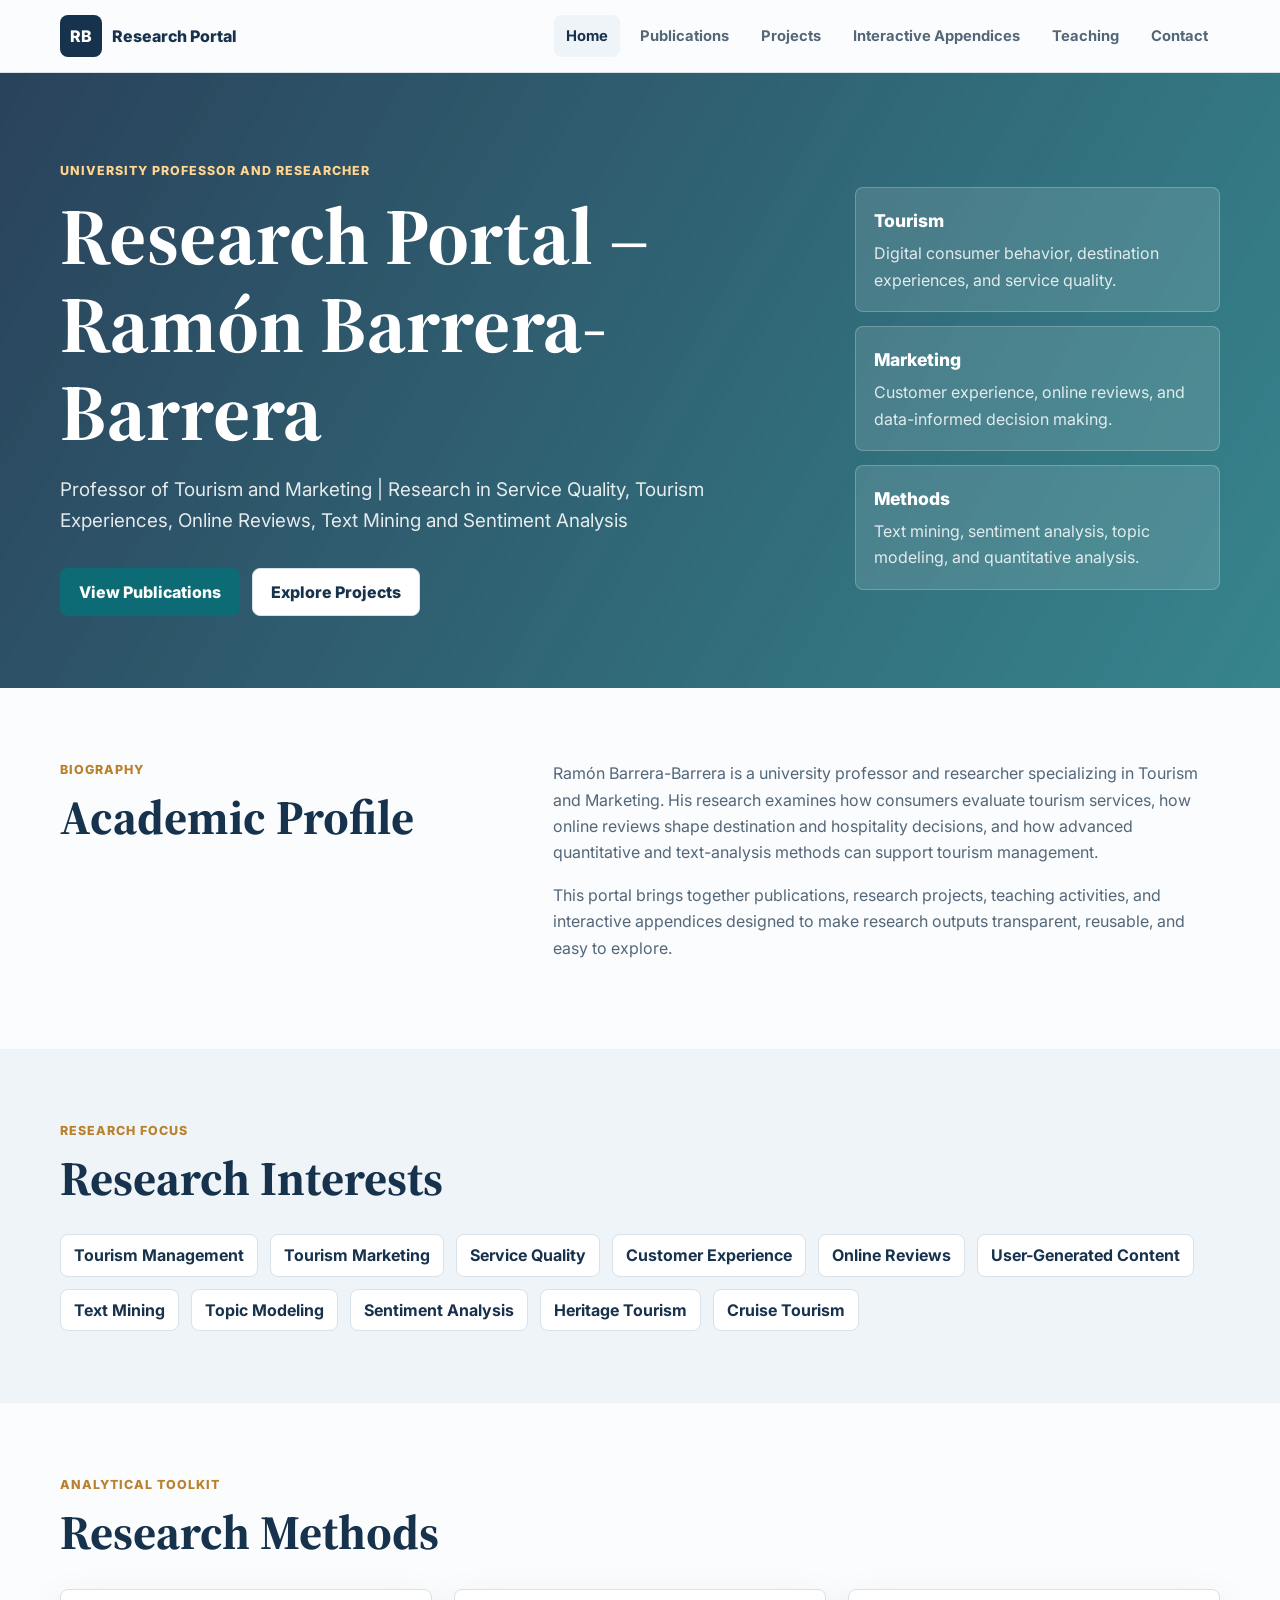
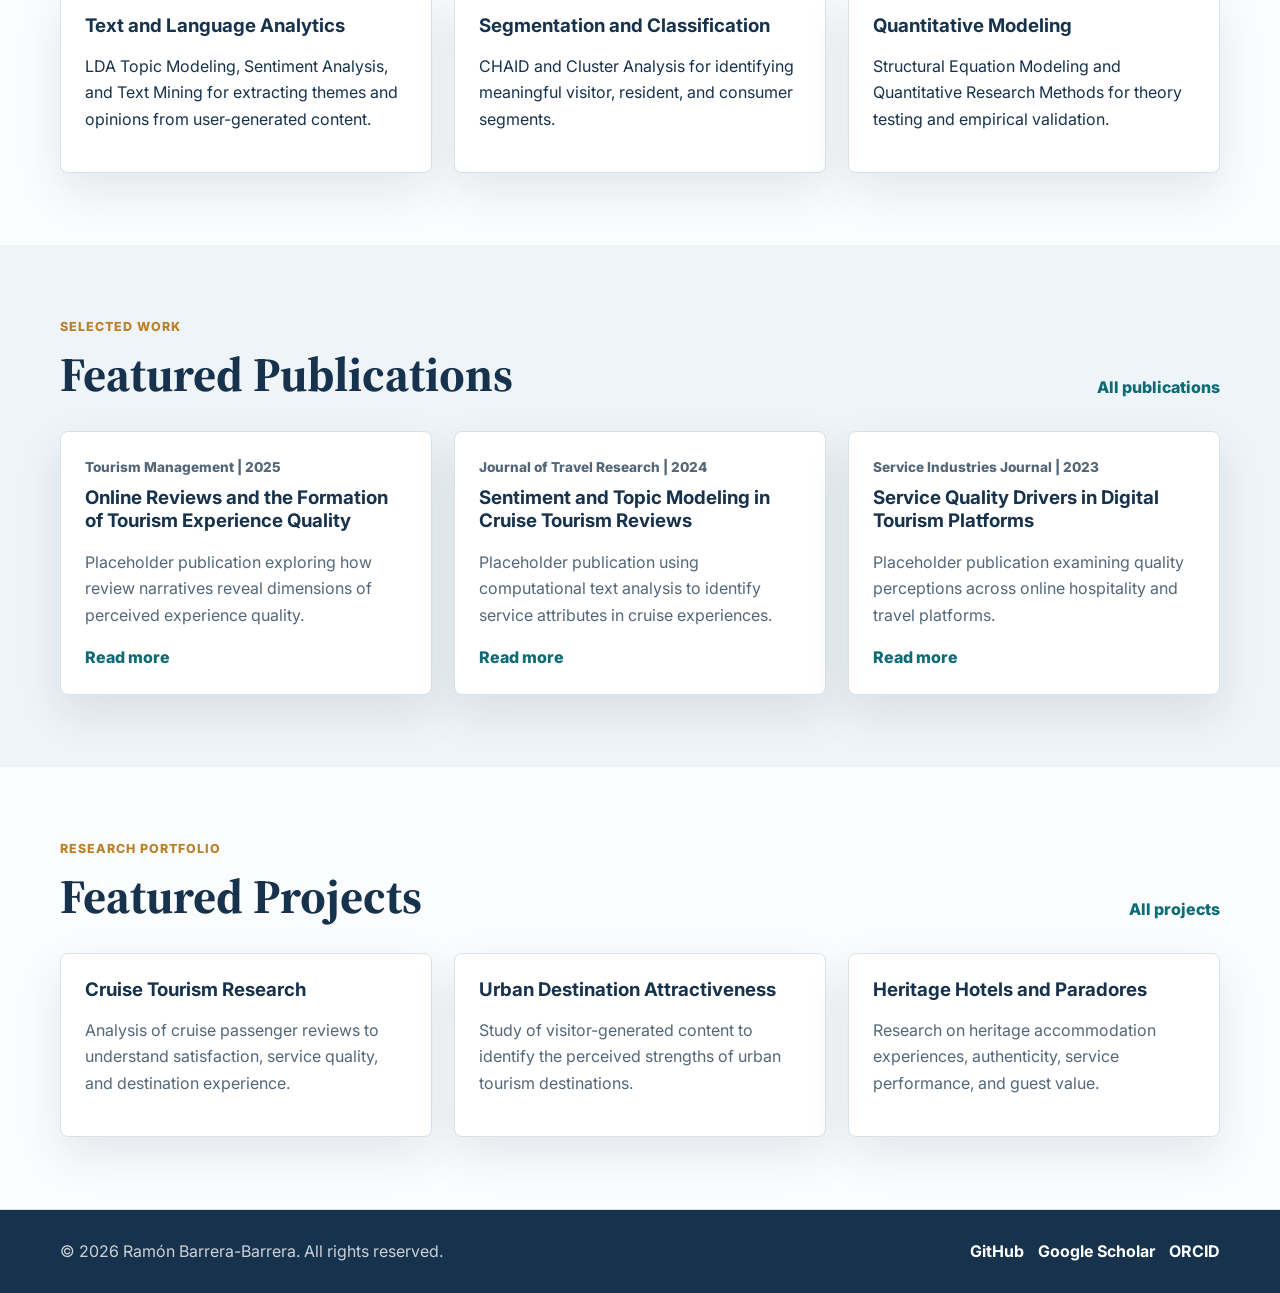
==== index.html @ 1fe84579 "Add files via upload" ====
<!DOCTYPE html>
<html lang="en">
<head>
  <meta charset="UTF-8">
  <meta name="viewport" content="width=device-width, initial-scale=1.0">
  <meta name="description" content="Research Portal for Ramón Barrera-Barrera, Professor of Tourism and Marketing.">
  <title>Research Portal – Ramón Barrera-Barrera</title>
  <link rel="preconnect" href="https://fonts.googleapis.com">
  <link rel="preconnect" href="https://fonts.gstatic.com" crossorigin>
  <link href="https://fonts.googleapis.com/css2?family=Inter:wght@400;500;600;700;800&family=Source+Serif+4:wght@600;700&display=swap" rel="stylesheet">
  <link rel="stylesheet" href="style.css">
</head>
<body>
  <header class="site-header">
    <nav class="navbar container" aria-label="Primary navigation">
      <a class="brand" href="index.html" aria-label="Research Portal home">
        <span class="brand-mark">RB</span>
        <span>Research Portal</span>
      </a>
      <button class="nav-toggle" type="button" aria-label="Open navigation menu" aria-expanded="false">
        <span></span>
        <span></span>
        <span></span>
      </button>
      <ul class="nav-links">
        <li><a class="active" href="index.html">Home</a></li>
        <li><a href="publications.html">Publications</a></li>
        <li><a href="projects.html">Projects</a></li>
        <li><a href="appendices.html">Interactive Appendices</a></li>
        <li><a href="teaching.html">Teaching</a></li>
        <li><a href="contact.html">Contact</a></li>
      </ul>
    </nav>
  </header>

  <main>
    <section class="hero academic-hero">
      <div class="container hero-grid">
        <div class="hero-copy">
          <p class="eyebrow">University Professor and Researcher</p>
          <h1>Research Portal – Ramón Barrera-Barrera</h1>
          <p class="subtitle">Professor of Tourism and Marketing | Research in Service Quality, Tourism Experiences, Online Reviews, Text Mining and Sentiment Analysis</p>
          <div class="hero-actions" aria-label="Primary actions">
            <a class="button primary" href="publications.html">View Publications</a>
            <a class="button secondary" href="projects.html">Explore Projects</a>
          </div>
        </div>
        <aside class="hero-panel" aria-label="Research profile highlights">
          <div>
            <span class="metric">Tourism</span>
            <p>Digital consumer behavior, destination experiences, and service quality.</p>
          </div>
          <div>
            <span class="metric">Marketing</span>
            <p>Customer experience, online reviews, and data-informed decision making.</p>
          </div>
          <div>
            <span class="metric">Methods</span>
            <p>Text mining, sentiment analysis, topic modeling, and quantitative analysis.</p>
          </div>
        </aside>
      </div>
    </section>

    <section class="section">
      <div class="container split-layout">
        <div>
          <p class="eyebrow">Biography</p>
          <h2>Academic Profile</h2>
        </div>
        <div class="prose">
          <p>Ramón Barrera-Barrera is a university professor and researcher specializing in Tourism and Marketing. His research examines how consumers evaluate tourism services, how online reviews shape destination and hospitality decisions, and how advanced quantitative and text-analysis methods can support tourism management.</p>
          <p>This portal brings together publications, research projects, teaching activities, and interactive appendices designed to make research outputs transparent, reusable, and easy to explore.</p>
        </div>
      </div>
    </section>

    <section class="section surface">
      <div class="container">
        <div class="section-heading">
          <p class="eyebrow">Research Focus</p>
          <h2>Research Interests</h2>
        </div>
        <div class="tag-grid" aria-label="Research interests">
          <span>Tourism Management</span>
          <span>Tourism Marketing</span>
          <span>Service Quality</span>
          <span>Customer Experience</span>
          <span>Online Reviews</span>
          <span>User-Generated Content</span>
          <span>Text Mining</span>
          <span>Topic Modeling</span>
          <span>Sentiment Analysis</span>
          <span>Heritage Tourism</span>
          <span>Cruise Tourism</span>
        </div>
      </div>
    </section>

    <section class="section">
      <div class="container">
        <div class="section-heading">
          <p class="eyebrow">Analytical Toolkit</p>
          <h2>Research Methods</h2>
        </div>
        <div class="method-grid">
          <article class="info-card">
            <h3>Text and Language Analytics</h3>
            <p>LDA Topic Modeling, Sentiment Analysis, and Text Mining for extracting themes and opinions from user-generated content.</p>
          </article>
          <article class="info-card">
            <h3>Segmentation and Classification</h3>
            <p>CHAID and Cluster Analysis for identifying meaningful visitor, resident, and consumer segments.</p>
          </article>
          <article class="info-card">
            <h3>Quantitative Modeling</h3>
            <p>Structural Equation Modeling and Quantitative Research Methods for theory testing and empirical validation.</p>
          </article>
        </div>
      </div>
    </section>

    <section class="section surface">
      <div class="container">
        <div class="section-heading with-action">
          <div>
            <p class="eyebrow">Selected Work</p>
            <h2>Featured Publications</h2>
          </div>
          <a class="text-link" href="publications.html">All publications</a>
        </div>
        <div class="card-grid">
          <article class="publication-card">
            <p class="card-meta">Tourism Management | 2025</p>
            <h3>Online Reviews and the Formation of Tourism Experience Quality</h3>
            <p>Placeholder publication exploring how review narratives reveal dimensions of perceived experience quality.</p>
            <a class="text-link" href="publications.html">Read more</a>
          </article>
          <article class="publication-card">
            <p class="card-meta">Journal of Travel Research | 2024</p>
            <h3>Sentiment and Topic Modeling in Cruise Tourism Reviews</h3>
            <p>Placeholder publication using computational text analysis to identify service attributes in cruise experiences.</p>
            <a class="text-link" href="publications.html">Read more</a>
          </article>
          <article class="publication-card">
            <p class="card-meta">Service Industries Journal | 2023</p>
            <h3>Service Quality Drivers in Digital Tourism Platforms</h3>
            <p>Placeholder publication examining quality perceptions across online hospitality and travel platforms.</p>
            <a class="text-link" href="publications.html">Read more</a>
          </article>
        </div>
      </div>
    </section>

    <section class="section">
      <div class="container">
        <div class="section-heading with-action">
          <div>
            <p class="eyebrow">Research Portfolio</p>
            <h2>Featured Projects</h2>
          </div>
          <a class="text-link" href="projects.html">All projects</a>
        </div>
        <div class="card-grid">
          <article class="project-card">
            <h3>Cruise Tourism Research</h3>
            <p>Analysis of cruise passenger reviews to understand satisfaction, service quality, and destination experience.</p>
          </article>
          <article class="project-card">
            <h3>Urban Destination Attractiveness</h3>
            <p>Study of visitor-generated content to identify the perceived strengths of urban tourism destinations.</p>
          </article>
          <article class="project-card">
            <h3>Heritage Hotels and Paradores</h3>
            <p>Research on heritage accommodation experiences, authenticity, service performance, and guest value.</p>
          </article>
        </div>
      </div>
    </section>
  </main>

  <footer class="site-footer">
    <div class="container footer-content">
      <p>&copy; <span id="current-year"></span> Ramón Barrera-Barrera. All rights reserved.</p>
      <div class="footer-links">
        <a href="#" aria-label="GitHub profile placeholder">GitHub</a>
        <a href="#" aria-label="Google Scholar profile placeholder">Google Scholar</a>
        <a href="#" aria-label="ORCID profile placeholder">ORCID</a>
      </div>
    </div>
  </footer>

  <script src="script.js"></script>
</body>
</html>
---- style.css ----
:root {
  /* Global design tokens for color, spacing, and layout width. */
  --ink: #17324d;
  --ink-soft: #536779;
  --paper: #fbfcfd;
  --surface: #eef4f7;
  --card: #ffffff;
  --line: #d8e2e8;
  --accent: #0c6b74;
  --accent-dark: #084e55;
  --gold: #b9812b;
  --shadow: 0 18px 45px rgba(23, 50, 77, 0.10);
  --radius: 8px;
  --max-width: 1160px;
}

* {
  box-sizing: border-box;
}

html {
  scroll-behavior: smooth;
}

body {
  margin: 0;
  background: var(--paper);
  color: var(--ink);
  font-family: "Inter", Arial, sans-serif;
  font-size: 16px;
  line-height: 1.65;
}

a {
  color: var(--accent);
  text-decoration: none;
}

a:hover,
a:focus {
  color: var(--accent-dark);
  text-decoration: underline;
}

img {
  max-width: 100%;
}

.container {
  width: min(100% - 32px, var(--max-width));
  margin: 0 auto;
}

.site-header {
  /* Sticky navigation keeps all sections available on long academic pages. */
  position: sticky;
  top: 0;
  z-index: 20;
  background: rgba(251, 252, 253, 0.95);
  border-bottom: 1px solid var(--line);
  backdrop-filter: blur(14px);
}

.navbar {
  min-height: 72px;
  display: flex;
  align-items: center;
  justify-content: space-between;
  gap: 24px;
}

.brand {
  display: inline-flex;
  align-items: center;
  gap: 10px;
  color: var(--ink);
  font-weight: 800;
  letter-spacing: 0;
}

.brand:hover {
  text-decoration: none;
}

.brand-mark {
  display: grid;
  place-items: center;
  width: 42px;
  height: 42px;
  border-radius: 8px;
  background: var(--ink);
  color: #fff;
  font-weight: 800;
}

.nav-links {
  display: flex;
  align-items: center;
  gap: 8px;
  padding: 0;
  margin: 0;
  list-style: none;
}

.nav-links a {
  display: inline-flex;
  align-items: center;
  min-height: 42px;
  padding: 8px 12px;
  border-radius: 8px;
  color: var(--ink-soft);
  font-weight: 700;
  font-size: 0.92rem;
}

.nav-links a:hover,
.nav-links a:focus,
.nav-links a.active {
  background: var(--surface);
  color: var(--ink);
  text-decoration: none;
}

.nav-toggle {
  display: none;
  width: 44px;
  height: 44px;
  border: 1px solid var(--line);
  border-radius: 8px;
  background: var(--card);
  cursor: pointer;
}

.nav-toggle span {
  display: block;
  width: 20px;
  height: 2px;
  margin: 5px auto;
  background: var(--ink);
}

.hero {
  /* Visual header image gives the academic portal a polished first impression. */
  padding: 88px 0 72px;
  background:
    linear-gradient(120deg, rgba(23, 50, 77, 0.92), rgba(12, 107, 116, 0.82)),
    url("https://images.unsplash.com/photo-1497366754035-f200968a6e72?auto=format&fit=crop&w=1600&q=80") center/cover;
  color: #fff;
}

.hero-grid {
  display: grid;
  grid-template-columns: minmax(0, 1.35fr) minmax(280px, 0.65fr);
  gap: 36px;
  align-items: center;
}

.hero-copy {
  max-width: 780px;
}

.hero h1,
.page-hero h1,
.section h2 {
  font-family: "Source Serif 4", Georgia, serif;
  line-height: 1.1;
  letter-spacing: 0;
}

.hero h1 {
  margin: 0 0 18px;
  font-size: clamp(2.6rem, 7vw, 5rem);
}

.subtitle {
  max-width: 760px;
  margin: 0;
  color: rgba(255, 255, 255, 0.88);
  font-size: 1.18rem;
}

.eyebrow {
  margin: 0 0 10px;
  color: var(--gold);
  font-size: 0.78rem;
  font-weight: 800;
  letter-spacing: 0.08em;
  text-transform: uppercase;
}

.hero .eyebrow {
  color: #ffd58f;
}

.hero-actions {
  display: flex;
  flex-wrap: wrap;
  gap: 12px;
  margin-top: 32px;
}

.hero-panel {
  display: grid;
  gap: 14px;
}

.hero-panel > div {
  padding: 18px;
  border: 1px solid rgba(255, 255, 255, 0.22);
  border-radius: var(--radius);
  background: rgba(255, 255, 255, 0.12);
}

.hero-panel p {
  margin: 5px 0 0;
  color: rgba(255, 255, 255, 0.84);
}

.metric {
  font-weight: 800;
  font-size: 1.1rem;
}

.section {
  padding: 72px 0;
}

.surface {
  background: var(--surface);
}

.page-hero {
  padding: 62px 0;
  background: linear-gradient(120deg, var(--surface), #fff);
  border-bottom: 1px solid var(--line);
}

.page-hero h1 {
  margin: 0 0 12px;
  font-size: clamp(2.2rem, 5vw, 4rem);
}

.page-hero p {
  max-width: 760px;
  margin: 0;
  color: var(--ink-soft);
  font-size: 1.08rem;
}

.split-layout {
  display: grid;
  grid-template-columns: 0.4fr 0.6fr;
  gap: 48px;
}

.section-heading {
  margin-bottom: 30px;
}

.section-heading.with-action {
  display: flex;
  justify-content: space-between;
  gap: 24px;
  align-items: end;
}

.section h2 {
  margin: 0;
  font-size: clamp(1.9rem, 4vw, 3rem);
}

.prose p {
  margin-top: 0;
  color: var(--ink-soft);
}

.tag-grid {
  display: flex;
  flex-wrap: wrap;
  gap: 12px;
}

.tag-grid span {
  display: inline-flex;
  align-items: center;
  min-height: 40px;
  padding: 7px 13px;
  border: 1px solid var(--line);
  border-radius: 8px;
  background: #fff;
  color: var(--ink);
  font-weight: 700;
}

.method-grid,
.card-grid {
  display: grid;
  grid-template-columns: repeat(3, minmax(0, 1fr));
  gap: 22px;
}

.info-card,
.publication-card,
.project-card,
.resource-card,
.course-card,
.contact-card,
.contact-form {
  border: 1px solid var(--line);
  border-radius: var(--radius);
  background: var(--card);
  box-shadow: var(--shadow);
}

.info-card,
.publication-card,
.project-card,
.resource-card,
.course-card,
.contact-card,
.contact-form {
  padding: 24px;
}

.info-card h3,
.publication-card h2,
.publication-card h3,
.project-card h2,
.project-card h3,
.resource-card h2,
.course-card h2,
.contact-card h2,
.contact-form h2 {
  margin: 0 0 10px;
  line-height: 1.25;
}

.publication-card p,
.project-card p,
.resource-card p,
.course-card p,
.contact-card p {
  color: var(--ink-soft);
}

.card-meta {
  margin: 0 0 8px;
  color: var(--gold);
  font-weight: 800;
  font-size: 0.85rem;
}

.button {
  display: inline-flex;
  align-items: center;
  justify-content: center;
  min-height: 46px;
  padding: 10px 18px;
  border: 1px solid transparent;
  border-radius: 8px;
  font-weight: 800;
  cursor: pointer;
  transition: transform 160ms ease, background-color 160ms ease, border-color 160ms ease;
}

.button:hover,
.button:focus {
  transform: translateY(-1px);
  text-decoration: none;
}

.button.primary {
  background: var(--accent);
  color: #fff;
}

.button.primary:hover,
.button.primary:focus {
  background: var(--accent-dark);
  color: #fff;
}

.button.secondary {
  background: #fff;
  color: var(--ink);
  border-color: var(--line);
}

.button.ghost {
  background: transparent;
  color: var(--accent);
  border-color: var(--line);
}

.button.small {
  min-height: 38px;
  padding: 7px 12px;
  font-size: 0.88rem;
}

.text-link {
  font-weight: 800;
}

.filter-toolbar {
  /* Publication filters are powered by data-category attributes in publications.html. */
  display: flex;
  flex-wrap: wrap;
  gap: 10px;
  margin-bottom: 26px;
}

.filter-button {
  min-height: 40px;
  padding: 8px 14px;
  border: 1px solid var(--line);
  border-radius: 8px;
  background: #fff;
  color: var(--ink);
  font-weight: 800;
  cursor: pointer;
}

.filter-button.active,
.filter-button:hover,
.filter-button:focus {
  background: var(--ink);
  color: #fff;
}

.publication-list,
.project-list,
.course-list {
  display: grid;
  gap: 20px;
}

.publication-card.full {
  box-shadow: none;
}

.card-actions {
  display: flex;
  flex-wrap: wrap;
  gap: 10px;
  margin-top: 18px;
}

.abstract {
  padding: 14px;
  border-left: 4px solid var(--accent);
  background: var(--surface);
}

.project-card.detailed,
.course-card {
  box-shadow: none;
}

.contact-grid {
  display: grid;
  grid-template-columns: 0.9fr 1.1fr;
  gap: 24px;
  align-items: start;
}

.contact-list {
  padding-left: 20px;
  color: var(--ink-soft);
}

.contact-form {
  display: grid;
  gap: 10px;
}

.form-note,
.form-status {
  margin: 0 0 8px;
  color: var(--ink-soft);
}

label {
  font-weight: 800;
}

input,
textarea {
  width: 100%;
  padding: 12px 13px;
  border: 1px solid var(--line);
  border-radius: 8px;
  color: var(--ink);
  font: inherit;
}

input:focus,
textarea:focus,
button:focus-visible,
a:focus-visible {
  outline: 3px solid rgba(12, 107, 116, 0.28);
  outline-offset: 2px;
}

.site-footer {
  /* Shared footer appears on every page with academic profile placeholders. */
  padding: 28px 0;
  border-top: 1px solid var(--line);
  background: var(--ink);
  color: rgba(255, 255, 255, 0.78);
}

.footer-content {
  display: flex;
  align-items: center;
  justify-content: space-between;
  gap: 18px;
}

.footer-content p {
  margin: 0;
}

.footer-links {
  display: flex;
  flex-wrap: wrap;
  gap: 14px;
}

.footer-links a {
  color: #fff;
  font-weight: 700;
}

@media (max-width: 900px) {
  .nav-toggle {
    display: block;
  }

  .nav-links {
    position: absolute;
    top: 72px;
    left: 0;
    right: 0;
    display: none;
    flex-direction: column;
    align-items: stretch;
    padding: 14px 16px 20px;
    background: var(--paper);
    border-bottom: 1px solid var(--line);
  }

  .nav-links.open {
    display: flex;
  }

  .nav-links a {
    width: 100%;
  }

  .hero-grid,
  .split-layout,
  .contact-grid {
    grid-template-columns: 1fr;
  }

  .method-grid,
  .card-grid {
    grid-template-columns: repeat(2, minmax(0, 1fr));
  }

  .section-heading.with-action,
  .footer-content {
    align-items: flex-start;
    flex-direction: column;
  }
}

@media (max-width: 620px) {
  .container {
    width: min(100% - 24px, var(--max-width));
  }

  .hero,
  .section,
  .page-hero {
    padding: 48px 0;
  }

  .method-grid,
  .card-grid {
    grid-template-columns: 1fr;
  }

  .brand span:last-child {
    max-width: 170px;
    white-space: nowrap;
    overflow: hidden;
    text-overflow: ellipsis;
  }
}
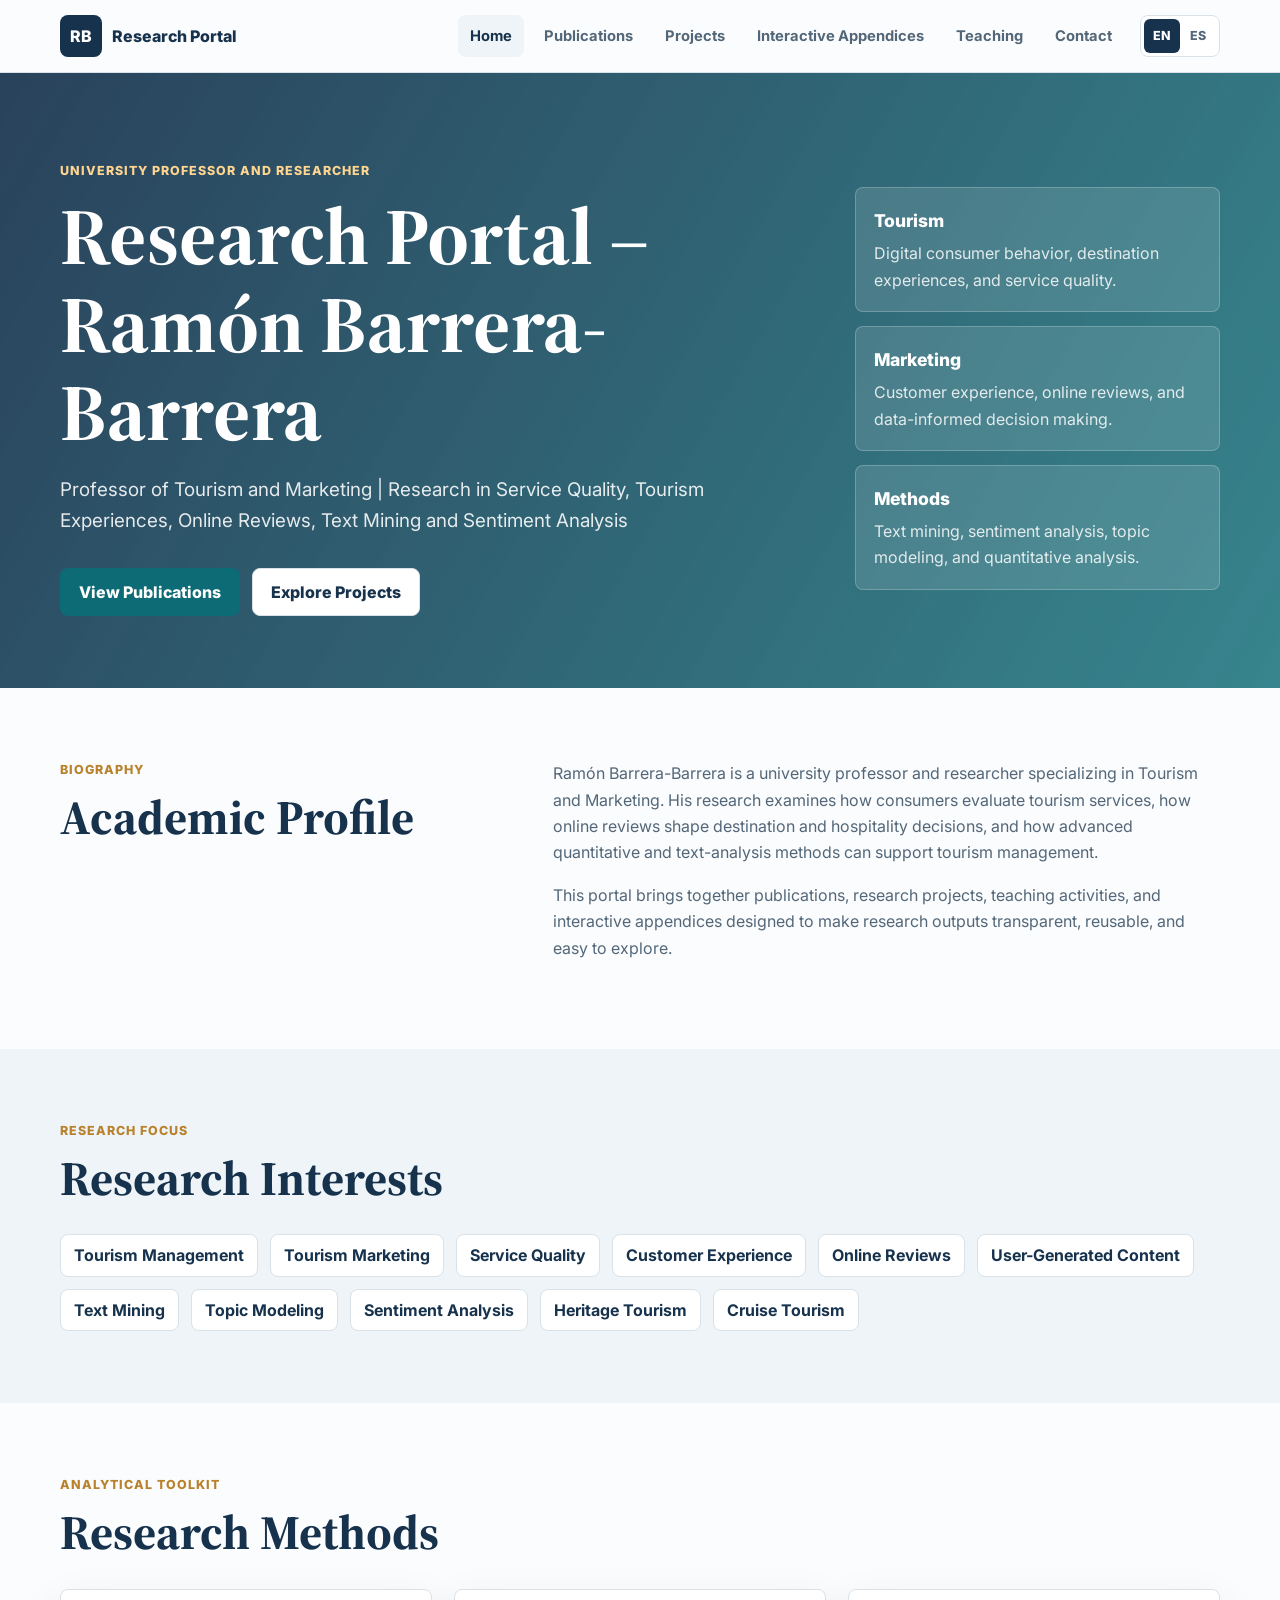
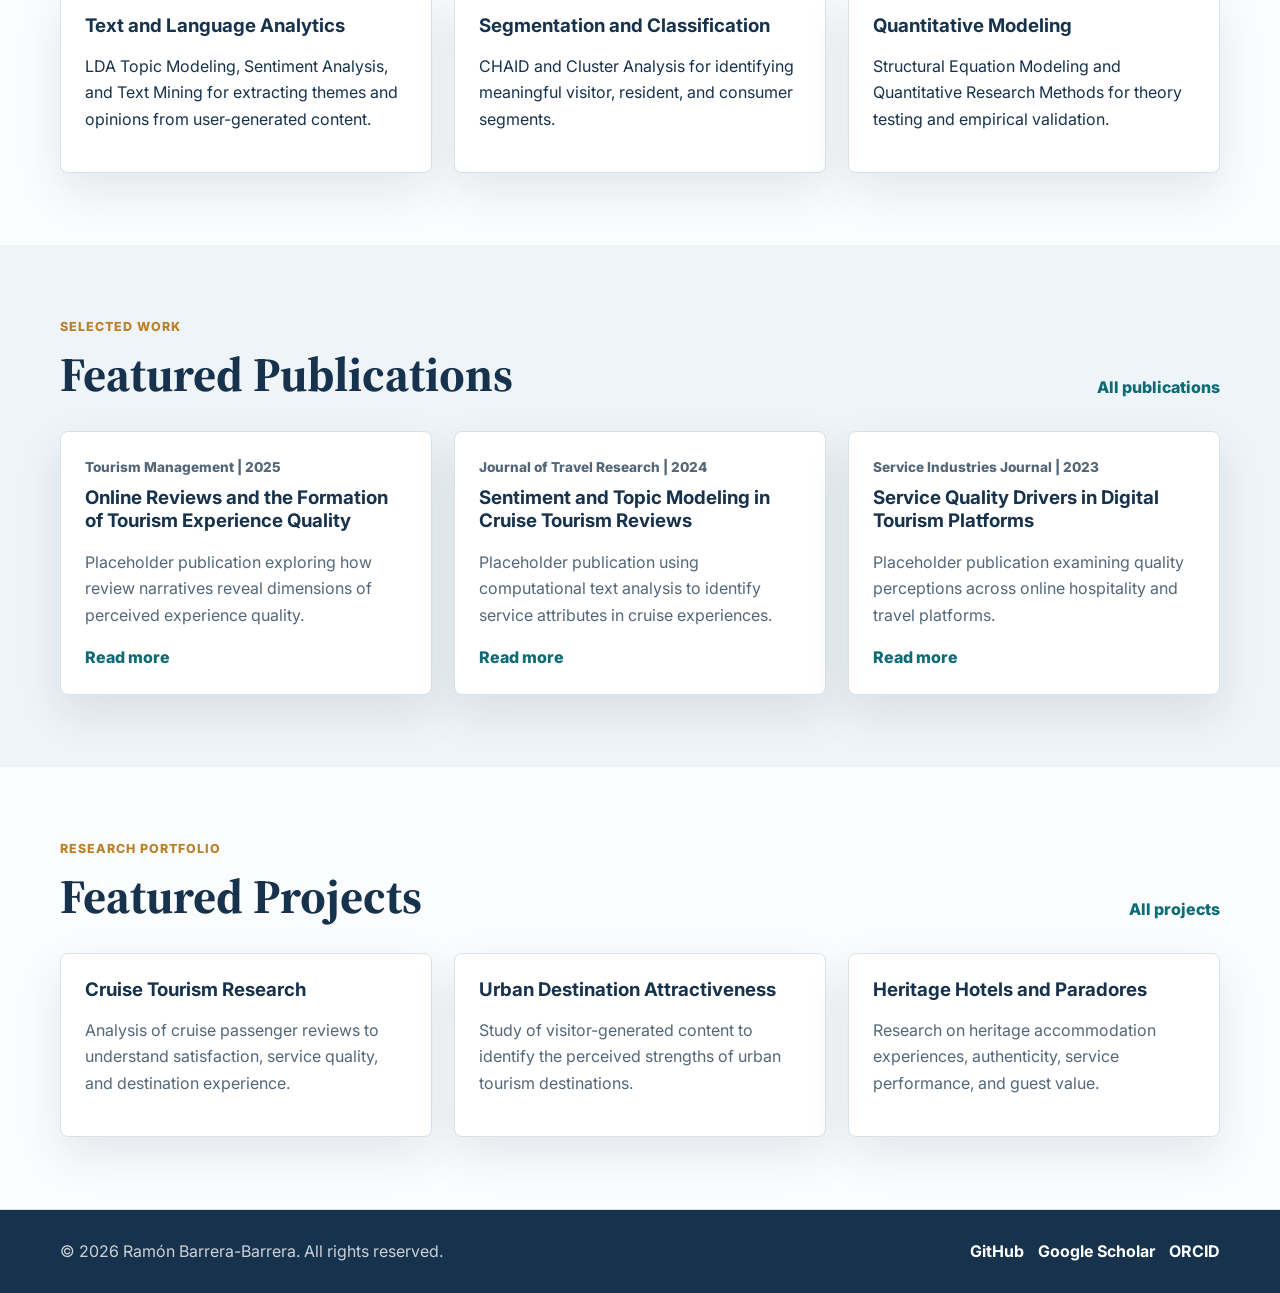
==== commit 546db357: "Add files via upload" ====
--- a/index.html
+++ b/index.html
@@ -10,26 +10,28 @@
   <link href="https://fonts.googleapis.com/css2?family=Inter:wght@400;500;600;700;800&family=Source+Serif+4:wght@600;700&display=swap" rel="stylesheet">
   <link rel="stylesheet" href="style.css">
 </head>
-<body>
+<body data-page="home">
   <header class="site-header">
-    <nav class="navbar container" aria-label="Primary navigation">
-      <a class="brand" href="index.html" aria-label="Research Portal home">
+    <nav class="navbar container" aria-label="Primary navigation" data-i18n-aria-label="aria.primaryNavigation">
+      <a class="brand" href="index.html" aria-label="Research Portal home" data-i18n-aria-label="aria.portalHome">
         <span class="brand-mark">RB</span>
-        <span>Research Portal</span>
+        <span data-i18n="brand.name">Research Portal</span>
       </a>
-      <button class="nav-toggle" type="button" aria-label="Open navigation menu" aria-expanded="false">
-        <span></span>
-        <span></span>
-        <span></span>
-      </button>
       <ul class="nav-links">
-        <li><a class="active" href="index.html">Home</a></li>
-        <li><a href="publications.html">Publications</a></li>
-        <li><a href="projects.html">Projects</a></li>
-        <li><a href="appendices.html">Interactive Appendices</a></li>
-        <li><a href="teaching.html">Teaching</a></li>
-        <li><a href="contact.html">Contact</a></li>
+        <li><a class="active" href="index.html" data-i18n="nav.home">Home</a></li>
+        <li><a href="publications.html" data-i18n="nav.publications">Publications</a></li>
+        <li><a href="projects.html" data-i18n="nav.projects">Projects</a></li>
+        <li><a href="appendices.html" data-i18n="nav.appendices">Interactive Appendices</a></li>
+        <li><a href="teaching.html" data-i18n="nav.teaching">Teaching</a></li>
+        <li><a href="contact.html" data-i18n="nav.contact">Contact</a></li>
       </ul>
+      <div class="nav-actions">
+        <div class="language-selector" role="group" aria-label="Language selector" data-i18n-aria-label="aria.languageSelector">
+          <button class="language-button active" type="button" data-language="en" aria-label="Switch to English" data-i18n-aria-label="aria.switchEnglish" aria-pressed="true">EN</button>
+          <button class="language-button" type="button" data-language="es" aria-label="Switch to Spanish" data-i18n-aria-label="aria.switchSpanish" aria-pressed="false">ES</button>
+        </div>
+        <button class="nav-toggle" type="button" aria-label="Open navigation menu" data-i18n-aria-label="aria.openMenu" aria-expanded="false"><span></span><span></span><span></span></button>
+      </div>
     </nav>
   </header>
 
@@ -37,26 +39,26 @@
     <section class="hero academic-hero">
       <div class="container hero-grid">
         <div class="hero-copy">
-          <p class="eyebrow">University Professor and Researcher</p>
-          <h1>Research Portal – Ramón Barrera-Barrera</h1>
-          <p class="subtitle">Professor of Tourism and Marketing | Research in Service Quality, Tourism Experiences, Online Reviews, Text Mining and Sentiment Analysis</p>
-          <div class="hero-actions" aria-label="Primary actions">
-            <a class="button primary" href="publications.html">View Publications</a>
-            <a class="button secondary" href="projects.html">Explore Projects</a>
+          <p class="eyebrow" data-i18n="home.eyebrow">University Professor and Researcher</p>
+          <h1 data-i18n="home.title">Research Portal – Ramón Barrera-Barrera</h1>
+          <p class="subtitle" data-i18n="home.subtitle">Professor of Tourism and Marketing | Research in Service Quality, Tourism Experiences, Online Reviews, Text Mining and Sentiment Analysis</p>
+          <div class="hero-actions" aria-label="Primary actions" data-i18n-aria-label="aria.primaryActions">
+            <a class="button primary" href="publications.html" data-i18n="home.viewPublications">View Publications</a>
+            <a class="button secondary" href="projects.html" data-i18n="home.exploreProjects">Explore Projects</a>
           </div>
         </div>
-        <aside class="hero-panel" aria-label="Research profile highlights">
+        <aside class="hero-panel" aria-label="Research profile highlights" data-i18n-aria-label="aria.researchHighlights">
           <div>
-            <span class="metric">Tourism</span>
-            <p>Digital consumer behavior, destination experiences, and service quality.</p>
+            <span class="metric" data-i18n="home.highlightTourismTitle">Tourism</span>
+            <p data-i18n="home.highlightTourismText">Digital consumer behavior, destination experiences, and service quality.</p>
           </div>
           <div>
-            <span class="metric">Marketing</span>
-            <p>Customer experience, online reviews, and data-informed decision making.</p>
+            <span class="metric" data-i18n="home.highlightMarketingTitle">Marketing</span>
+            <p data-i18n="home.highlightMarketingText">Customer experience, online reviews, and data-informed decision making.</p>
           </div>
           <div>
-            <span class="metric">Methods</span>
-            <p>Text mining, sentiment analysis, topic modeling, and quantitative analysis.</p>
+            <span class="metric" data-i18n="home.highlightMethodsTitle">Methods</span>
+            <p data-i18n="home.highlightMethodsText">Text mining, sentiment analysis, topic modeling, and quantitative analysis.</p>
           </div>
         </aside>
       </div>
@@ -65,12 +67,12 @@
     <section class="section">
       <div class="container split-layout">
         <div>
-          <p class="eyebrow">Biography</p>
-          <h2>Academic Profile</h2>
+          <p class="eyebrow" data-i18n="home.biographyEyebrow">Biography</p>
+          <h2 data-i18n="home.profileTitle">Academic Profile</h2>
         </div>
         <div class="prose">
-          <p>Ramón Barrera-Barrera is a university professor and researcher specializing in Tourism and Marketing. His research examines how consumers evaluate tourism services, how online reviews shape destination and hospitality decisions, and how advanced quantitative and text-analysis methods can support tourism management.</p>
-          <p>This portal brings together publications, research projects, teaching activities, and interactive appendices designed to make research outputs transparent, reusable, and easy to explore.</p>
+          <p data-i18n="home.biographyOne">Ramón Barrera-Barrera is a university professor and researcher specializing in Tourism and Marketing. His research examines how consumers evaluate tourism services, how online reviews shape destination and hospitality decisions, and how advanced quantitative and text-analysis methods can support tourism management.</p>
+          <p data-i18n="home.biographyTwo">This portal brings together publications, research projects, teaching activities, and interactive appendices designed to make research outputs transparent, reusable, and easy to explore.</p>
         </div>
       </div>
     </section>
@@ -78,21 +80,21 @@
     <section class="section surface">
       <div class="container">
         <div class="section-heading">
-          <p class="eyebrow">Research Focus</p>
-          <h2>Research Interests</h2>
+          <p class="eyebrow" data-i18n="home.researchFocus">Research Focus</p>
+          <h2 data-i18n="home.interestsTitle">Research Interests</h2>
         </div>
-        <div class="tag-grid" aria-label="Research interests">
-          <span>Tourism Management</span>
-          <span>Tourism Marketing</span>
-          <span>Service Quality</span>
-          <span>Customer Experience</span>
-          <span>Online Reviews</span>
-          <span>User-Generated Content</span>
-          <span>Text Mining</span>
-          <span>Topic Modeling</span>
-          <span>Sentiment Analysis</span>
-          <span>Heritage Tourism</span>
-          <span>Cruise Tourism</span>
+        <div class="tag-grid" aria-label="Research interests" data-i18n-aria-label="aria.researchInterests">
+          <span data-i18n="interests.tourismManagement">Tourism Management</span>
+          <span data-i18n="interests.tourismMarketing">Tourism Marketing</span>
+          <span data-i18n="interests.serviceQuality">Service Quality</span>
+          <span data-i18n="interests.customerExperience">Customer Experience</span>
+          <span data-i18n="interests.onlineReviews">Online Reviews</span>
+          <span data-i18n="interests.ugc">User-Generated Content</span>
+          <span data-i18n="interests.textMining">Text Mining</span>
+          <span data-i18n="interests.topicModeling">Topic Modeling</span>
+          <span data-i18n="interests.sentimentAnalysis">Sentiment Analysis</span>
+          <span data-i18n="interests.heritageTourism">Heritage Tourism</span>
+          <span data-i18n="interests.cruiseTourism">Cruise Tourism</span>
         </div>
       </div>
     </section>
@@ -100,21 +102,21 @@
     <section class="section">
       <div class="container">
         <div class="section-heading">
-          <p class="eyebrow">Analytical Toolkit</p>
-          <h2>Research Methods</h2>
+          <p class="eyebrow" data-i18n="home.toolkit">Analytical Toolkit</p>
+          <h2 data-i18n="home.methodsTitle">Research Methods</h2>
         </div>
         <div class="method-grid">
           <article class="info-card">
-            <h3>Text and Language Analytics</h3>
-            <p>LDA Topic Modeling, Sentiment Analysis, and Text Mining for extracting themes and opinions from user-generated content.</p>
+            <h3 data-i18n="home.methodTextTitle">Text and Language Analytics</h3>
+            <p data-i18n="home.methodTextDescription">LDA Topic Modeling, Sentiment Analysis, and Text Mining for extracting themes and opinions from user-generated content.</p>
           </article>
           <article class="info-card">
-            <h3>Segmentation and Classification</h3>
-            <p>CHAID and Cluster Analysis for identifying meaningful visitor, resident, and consumer segments.</p>
+            <h3 data-i18n="home.methodSegmentationTitle">Segmentation and Classification</h3>
+            <p data-i18n="home.methodSegmentationDescription">CHAID and Cluster Analysis for identifying meaningful visitor, resident, and consumer segments.</p>
           </article>
           <article class="info-card">
-            <h3>Quantitative Modeling</h3>
-            <p>Structural Equation Modeling and Quantitative Research Methods for theory testing and empirical validation.</p>
+            <h3 data-i18n="home.methodQuantitativeTitle">Quantitative Modeling</h3>
+            <p data-i18n="home.methodQuantitativeDescription">Structural Equation Modeling and Quantitative Research Methods for theory testing and empirical validation.</p>
           </article>
         </div>
       </div>
@@ -124,29 +126,29 @@
       <div class="container">
         <div class="section-heading with-action">
           <div>
-            <p class="eyebrow">Selected Work</p>
-            <h2>Featured Publications</h2>
+            <p class="eyebrow" data-i18n="home.selectedWork">Selected Work</p>
+            <h2 data-i18n="home.featuredPublications">Featured Publications</h2>
           </div>
-          <a class="text-link" href="publications.html">All publications</a>
+          <a class="text-link" href="publications.html" data-i18n="home.allPublications">All publications</a>
         </div>
         <div class="card-grid">
           <article class="publication-card">
             <p class="card-meta">Tourism Management | 2025</p>
             <h3>Online Reviews and the Formation of Tourism Experience Quality</h3>
-            <p>Placeholder publication exploring how review narratives reveal dimensions of perceived experience quality.</p>
-            <a class="text-link" href="publications.html">Read more</a>
+            <p data-i18n="home.featuredPublicationOne">Placeholder publication exploring how review narratives reveal dimensions of perceived experience quality.</p>
+            <a class="text-link" href="publications.html" data-i18n="common.readMore">Read more</a>
           </article>
           <article class="publication-card">
             <p class="card-meta">Journal of Travel Research | 2024</p>
             <h3>Sentiment and Topic Modeling in Cruise Tourism Reviews</h3>
-            <p>Placeholder publication using computational text analysis to identify service attributes in cruise experiences.</p>
-            <a class="text-link" href="publications.html">Read more</a>
+            <p data-i18n="home.featuredPublicationTwo">Placeholder publication using computational text analysis to identify service attributes in cruise experiences.</p>
+            <a class="text-link" href="publications.html" data-i18n="common.readMore">Read more</a>
           </article>
           <article class="publication-card">
             <p class="card-meta">Service Industries Journal | 2023</p>
             <h3>Service Quality Drivers in Digital Tourism Platforms</h3>
-            <p>Placeholder publication examining quality perceptions across online hospitality and travel platforms.</p>
-            <a class="text-link" href="publications.html">Read more</a>
+            <p data-i18n="home.featuredPublicationThree">Placeholder publication examining quality perceptions across online hospitality and travel platforms.</p>
+            <a class="text-link" href="publications.html" data-i18n="common.readMore">Read more</a>
           </article>
         </div>
       </div>
@@ -156,23 +158,23 @@
       <div class="container">
         <div class="section-heading with-action">
           <div>
-            <p class="eyebrow">Research Portfolio</p>
-            <h2>Featured Projects</h2>
+            <p class="eyebrow" data-i18n="home.researchPortfolio">Research Portfolio</p>
+            <h2 data-i18n="home.featuredProjects">Featured Projects</h2>
           </div>
-          <a class="text-link" href="projects.html">All projects</a>
+          <a class="text-link" href="projects.html" data-i18n="home.allProjects">All projects</a>
         </div>
         <div class="card-grid">
           <article class="project-card">
             <h3>Cruise Tourism Research</h3>
-            <p>Analysis of cruise passenger reviews to understand satisfaction, service quality, and destination experience.</p>
+            <p data-i18n="home.featuredProjectOne">Analysis of cruise passenger reviews to understand satisfaction, service quality, and destination experience.</p>
           </article>
           <article class="project-card">
             <h3>Urban Destination Attractiveness</h3>
-            <p>Study of visitor-generated content to identify the perceived strengths of urban tourism destinations.</p>
+            <p data-i18n="home.featuredProjectTwo">Study of visitor-generated content to identify the perceived strengths of urban tourism destinations.</p>
           </article>
           <article class="project-card">
             <h3>Heritage Hotels and Paradores</h3>
-            <p>Research on heritage accommodation experiences, authenticity, service performance, and guest value.</p>
+            <p data-i18n="home.featuredProjectThree">Research on heritage accommodation experiences, authenticity, service performance, and guest value.</p>
           </article>
         </div>
       </div>
@@ -181,11 +183,11 @@
 
   <footer class="site-footer">
     <div class="container footer-content">
-      <p>&copy; <span id="current-year"></span> Ramón Barrera-Barrera. All rights reserved.</p>
+      <p>&copy; <span id="current-year"></span> Ramón Barrera-Barrera. <span data-i18n="footer.rights">All rights reserved.</span></p>
       <div class="footer-links">
-        <a href="#" aria-label="GitHub profile placeholder">GitHub</a>
-        <a href="#" aria-label="Google Scholar profile placeholder">Google Scholar</a>
-        <a href="#" aria-label="ORCID profile placeholder">ORCID</a>
+        <a href="#" aria-label="GitHub profile placeholder" data-i18n-aria-label="aria.githubPlaceholder">GitHub</a>
+        <a href="#" aria-label="Google Scholar profile placeholder" data-i18n-aria-label="aria.scholarPlaceholder">Google Scholar</a>
+        <a href="#" aria-label="ORCID profile placeholder" data-i18n-aria-label="aria.orcidPlaceholder">ORCID</a>
       </div>
     </div>
   </footer>
--- a/style.css
+++ b/style.css
@@ -66,7 +66,7 @@
   display: flex;
   align-items: center;
   justify-content: space-between;
-  gap: 24px;
+  gap: 16px;
 }
 
 .brand {
@@ -97,8 +97,10 @@
   display: flex;
   align-items: center;
   gap: 8px;
+  margin-left: auto;
   padding: 0;
-  margin: 0;
+  margin-top: 0;
+  margin-bottom: 0;
   list-style: none;
 }
 
@@ -136,6 +138,50 @@
   width: 20px;
   height: 2px;
   margin: 5px auto;
+  background: var(--ink);
+}
+
+/* Language controls remain visible beside the menu button at every viewport. */
+.nav-actions,
+.language-selector {
+  display: flex;
+  align-items: center;
+}
+
+.nav-actions {
+  gap: 10px;
+}
+
+.language-selector {
+  flex: 0 0 auto;
+  padding: 3px;
+  border: 1px solid var(--line);
+  border-radius: 8px;
+  background: var(--card);
+}
+
+.language-button {
+  min-width: 36px;
+  min-height: 34px;
+  padding: 5px 8px;
+  border: 0;
+  border-radius: 6px;
+  background: transparent;
+  color: var(--ink-soft);
+  font: inherit;
+  font-size: 0.78rem;
+  font-weight: 800;
+  cursor: pointer;
+}
+
+.language-button:hover,
+.language-button:focus-visible {
+  color: var(--ink);
+  background: var(--surface);
+}
+
+.language-button.active {
+  color: #fff;
   background: var(--ink);
 }
 
@@ -532,7 +578,7 @@
   font-weight: 700;
 }
 
-@media (max-width: 900px) {
+@media (max-width: 1050px) {
   .nav-toggle {
     display: block;
   }
@@ -548,6 +594,7 @@
     padding: 14px 16px 20px;
     background: var(--paper);
     border-bottom: 1px solid var(--line);
+    margin: 0;
   }
 
   .nav-links.open {
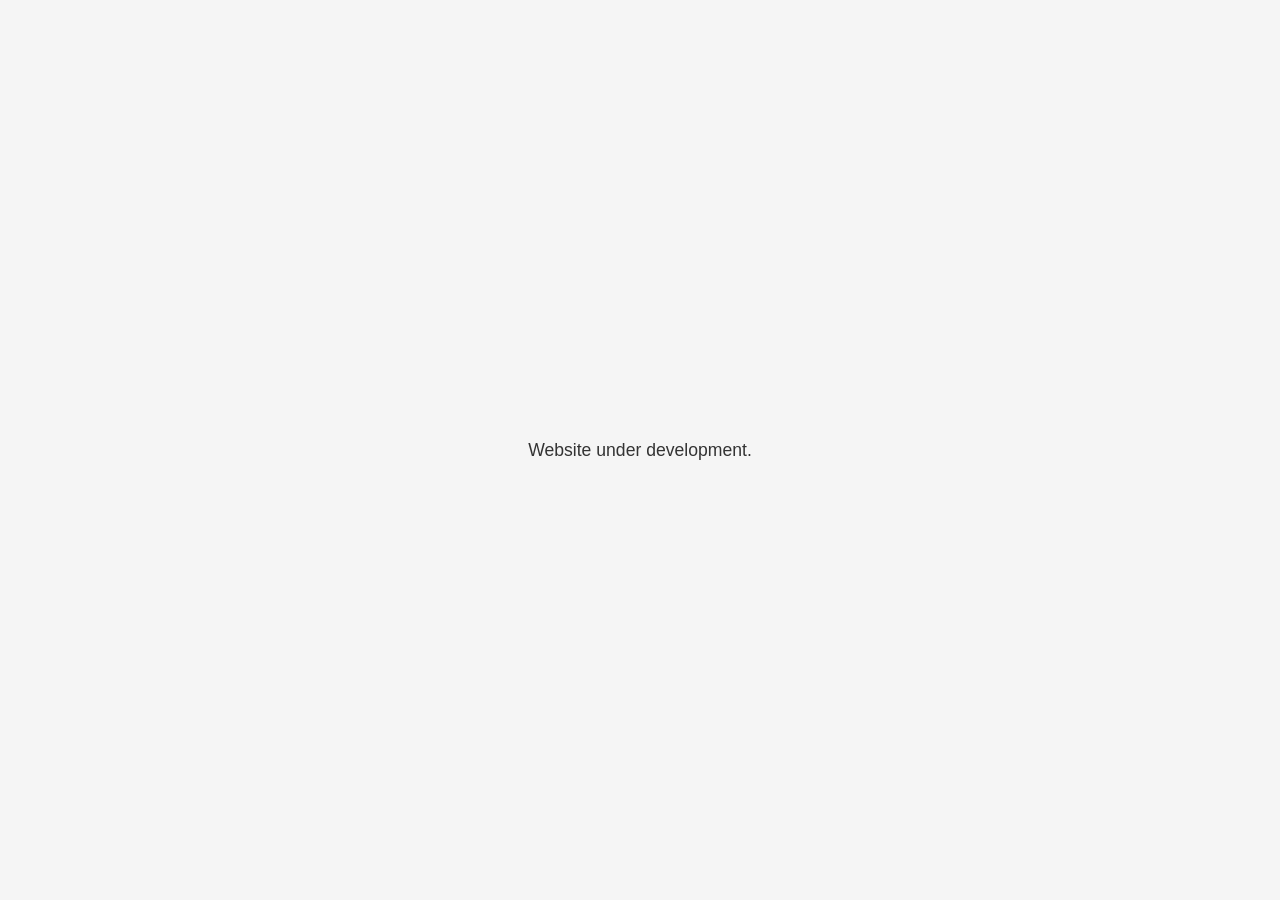
==== commit 397a4daf: "Add files via upload" ====
--- a/index.html
+++ b/index.html
@@ -1,197 +1,35 @@
+<!-- Temporary development landing page. Restore index-full.html as index.html to publish the full website. -->
 <!DOCTYPE html>
 <html lang="en">
 <head>
   <meta charset="UTF-8">
   <meta name="viewport" content="width=device-width, initial-scale=1.0">
-  <meta name="description" content="Research Portal for Ramón Barrera-Barrera, Professor of Tourism and Marketing.">
-  <title>Research Portal – Ramón Barrera-Barrera</title>
-  <link rel="preconnect" href="https://fonts.googleapis.com">
-  <link rel="preconnect" href="https://fonts.gstatic.com" crossorigin>
-  <link href="https://fonts.googleapis.com/css2?family=Inter:wght@400;500;600;700;800&family=Source+Serif+4:wght@600;700&display=swap" rel="stylesheet">
-  <link rel="stylesheet" href="style.css">
+  <meta name="robots" content="noindex,nofollow">
+  <title>Website under development</title>
+  <style>
+    * {
+      box-sizing: border-box;
+    }
+
+    body {
+      display: grid;
+      min-height: 100vh;
+      margin: 0;
+      place-items: center;
+      padding: 24px;
+      background: #f5f5f5;
+      color: #333333;
+      font-family: Arial, sans-serif;
+    }
+
+    p {
+      margin: 0;
+      font-size: 1.1rem;
+      text-align: center;
+    }
+  </style>
 </head>
-<body data-page="home">
-  <header class="site-header">
-    <nav class="navbar container" aria-label="Primary navigation" data-i18n-aria-label="aria.primaryNavigation">
-      <a class="brand" href="index.html" aria-label="Research Portal home" data-i18n-aria-label="aria.portalHome">
-        <span class="brand-mark">RB</span>
-        <span data-i18n="brand.name">Research Portal</span>
-      </a>
-      <ul class="nav-links">
-        <li><a class="active" href="index.html" data-i18n="nav.home">Home</a></li>
-        <li><a href="publications.html" data-i18n="nav.publications">Publications</a></li>
-        <li><a href="projects.html" data-i18n="nav.projects">Projects</a></li>
-        <li><a href="appendices.html" data-i18n="nav.appendices">Interactive Appendices</a></li>
-        <li><a href="teaching.html" data-i18n="nav.teaching">Teaching</a></li>
-        <li><a href="contact.html" data-i18n="nav.contact">Contact</a></li>
-      </ul>
-      <div class="nav-actions">
-        <div class="language-selector" role="group" aria-label="Language selector" data-i18n-aria-label="aria.languageSelector">
-          <button class="language-button active" type="button" data-language="en" aria-label="Switch to English" data-i18n-aria-label="aria.switchEnglish" aria-pressed="true">EN</button>
-          <button class="language-button" type="button" data-language="es" aria-label="Switch to Spanish" data-i18n-aria-label="aria.switchSpanish" aria-pressed="false">ES</button>
-        </div>
-        <button class="nav-toggle" type="button" aria-label="Open navigation menu" data-i18n-aria-label="aria.openMenu" aria-expanded="false"><span></span><span></span><span></span></button>
-      </div>
-    </nav>
-  </header>
-
-  <main>
-    <section class="hero academic-hero">
-      <div class="container hero-grid">
-        <div class="hero-copy">
-          <p class="eyebrow" data-i18n="home.eyebrow">University Professor and Researcher</p>
-          <h1 data-i18n="home.title">Research Portal – Ramón Barrera-Barrera</h1>
-          <p class="subtitle" data-i18n="home.subtitle">Professor of Tourism and Marketing | Research in Service Quality, Tourism Experiences, Online Reviews, Text Mining and Sentiment Analysis</p>
-          <div class="hero-actions" aria-label="Primary actions" data-i18n-aria-label="aria.primaryActions">
-            <a class="button primary" href="publications.html" data-i18n="home.viewPublications">View Publications</a>
-            <a class="button secondary" href="projects.html" data-i18n="home.exploreProjects">Explore Projects</a>
-          </div>
-        </div>
-        <aside class="hero-panel" aria-label="Research profile highlights" data-i18n-aria-label="aria.researchHighlights">
-          <div>
-            <span class="metric" data-i18n="home.highlightTourismTitle">Tourism</span>
-            <p data-i18n="home.highlightTourismText">Digital consumer behavior, destination experiences, and service quality.</p>
-          </div>
-          <div>
-            <span class="metric" data-i18n="home.highlightMarketingTitle">Marketing</span>
-            <p data-i18n="home.highlightMarketingText">Customer experience, online reviews, and data-informed decision making.</p>
-          </div>
-          <div>
-            <span class="metric" data-i18n="home.highlightMethodsTitle">Methods</span>
-            <p data-i18n="home.highlightMethodsText">Text mining, sentiment analysis, topic modeling, and quantitative analysis.</p>
-          </div>
-        </aside>
-      </div>
-    </section>
-
-    <section class="section">
-      <div class="container split-layout">
-        <div>
-          <p class="eyebrow" data-i18n="home.biographyEyebrow">Biography</p>
-          <h2 data-i18n="home.profileTitle">Academic Profile</h2>
-        </div>
-        <div class="prose">
-          <p data-i18n="home.biographyOne">Ramón Barrera-Barrera is a university professor and researcher specializing in Tourism and Marketing. His research examines how consumers evaluate tourism services, how online reviews shape destination and hospitality decisions, and how advanced quantitative and text-analysis methods can support tourism management.</p>
-          <p data-i18n="home.biographyTwo">This portal brings together publications, research projects, teaching activities, and interactive appendices designed to make research outputs transparent, reusable, and easy to explore.</p>
-        </div>
-      </div>
-    </section>
-
-    <section class="section surface">
-      <div class="container">
-        <div class="section-heading">
-          <p class="eyebrow" data-i18n="home.researchFocus">Research Focus</p>
-          <h2 data-i18n="home.interestsTitle">Research Interests</h2>
-        </div>
-        <div class="tag-grid" aria-label="Research interests" data-i18n-aria-label="aria.researchInterests">
-          <span data-i18n="interests.tourismManagement">Tourism Management</span>
-          <span data-i18n="interests.tourismMarketing">Tourism Marketing</span>
-          <span data-i18n="interests.serviceQuality">Service Quality</span>
-          <span data-i18n="interests.customerExperience">Customer Experience</span>
-          <span data-i18n="interests.onlineReviews">Online Reviews</span>
-          <span data-i18n="interests.ugc">User-Generated Content</span>
-          <span data-i18n="interests.textMining">Text Mining</span>
-          <span data-i18n="interests.topicModeling">Topic Modeling</span>
-          <span data-i18n="interests.sentimentAnalysis">Sentiment Analysis</span>
-          <span data-i18n="interests.heritageTourism">Heritage Tourism</span>
-          <span data-i18n="interests.cruiseTourism">Cruise Tourism</span>
-        </div>
-      </div>
-    </section>
-
-    <section class="section">
-      <div class="container">
-        <div class="section-heading">
-          <p class="eyebrow" data-i18n="home.toolkit">Analytical Toolkit</p>
-          <h2 data-i18n="home.methodsTitle">Research Methods</h2>
-        </div>
-        <div class="method-grid">
-          <article class="info-card">
-            <h3 data-i18n="home.methodTextTitle">Text and Language Analytics</h3>
-            <p data-i18n="home.methodTextDescription">LDA Topic Modeling, Sentiment Analysis, and Text Mining for extracting themes and opinions from user-generated content.</p>
-          </article>
-          <article class="info-card">
-            <h3 data-i18n="home.methodSegmentationTitle">Segmentation and Classification</h3>
-            <p data-i18n="home.methodSegmentationDescription">CHAID and Cluster Analysis for identifying meaningful visitor, resident, and consumer segments.</p>
-          </article>
-          <article class="info-card">
-            <h3 data-i18n="home.methodQuantitativeTitle">Quantitative Modeling</h3>
-            <p data-i18n="home.methodQuantitativeDescription">Structural Equation Modeling and Quantitative Research Methods for theory testing and empirical validation.</p>
-          </article>
-        </div>
-      </div>
-    </section>
-
-    <section class="section surface">
-      <div class="container">
-        <div class="section-heading with-action">
-          <div>
-            <p class="eyebrow" data-i18n="home.selectedWork">Selected Work</p>
-            <h2 data-i18n="home.featuredPublications">Featured Publications</h2>
-          </div>
-          <a class="text-link" href="publications.html" data-i18n="home.allPublications">All publications</a>
-        </div>
-        <div class="card-grid">
-          <article class="publication-card">
-            <p class="card-meta">Tourism Management | 2025</p>
-            <h3>Online Reviews and the Formation of Tourism Experience Quality</h3>
-            <p data-i18n="home.featuredPublicationOne">Placeholder publication exploring how review narratives reveal dimensions of perceived experience quality.</p>
-            <a class="text-link" href="publications.html" data-i18n="common.readMore">Read more</a>
-          </article>
-          <article class="publication-card">
-            <p class="card-meta">Journal of Travel Research | 2024</p>
-            <h3>Sentiment and Topic Modeling in Cruise Tourism Reviews</h3>
-            <p data-i18n="home.featuredPublicationTwo">Placeholder publication using computational text analysis to identify service attributes in cruise experiences.</p>
-            <a class="text-link" href="publications.html" data-i18n="common.readMore">Read more</a>
-          </article>
-          <article class="publication-card">
-            <p class="card-meta">Service Industries Journal | 2023</p>
-            <h3>Service Quality Drivers in Digital Tourism Platforms</h3>
-            <p data-i18n="home.featuredPublicationThree">Placeholder publication examining quality perceptions across online hospitality and travel platforms.</p>
-            <a class="text-link" href="publications.html" data-i18n="common.readMore">Read more</a>
-          </article>
-        </div>
-      </div>
-    </section>
-
-    <section class="section">
-      <div class="container">
-        <div class="section-heading with-action">
-          <div>
-            <p class="eyebrow" data-i18n="home.researchPortfolio">Research Portfolio</p>
-            <h2 data-i18n="home.featuredProjects">Featured Projects</h2>
-          </div>
-          <a class="text-link" href="projects.html" data-i18n="home.allProjects">All projects</a>
-        </div>
-        <div class="card-grid">
-          <article class="project-card">
-            <h3>Cruise Tourism Research</h3>
-            <p data-i18n="home.featuredProjectOne">Analysis of cruise passenger reviews to understand satisfaction, service quality, and destination experience.</p>
-          </article>
-          <article class="project-card">
-            <h3>Urban Destination Attractiveness</h3>
-            <p data-i18n="home.featuredProjectTwo">Study of visitor-generated content to identify the perceived strengths of urban tourism destinations.</p>
-          </article>
-          <article class="project-card">
-            <h3>Heritage Hotels and Paradores</h3>
-            <p data-i18n="home.featuredProjectThree">Research on heritage accommodation experiences, authenticity, service performance, and guest value.</p>
-          </article>
-        </div>
-      </div>
-    </section>
-  </main>
-
-  <footer class="site-footer">
-    <div class="container footer-content">
-      <p>&copy; <span id="current-year"></span> Ramón Barrera-Barrera. <span data-i18n="footer.rights">All rights reserved.</span></p>
-      <div class="footer-links">
-        <a href="#" aria-label="GitHub profile placeholder" data-i18n-aria-label="aria.githubPlaceholder">GitHub</a>
-        <a href="#" aria-label="Google Scholar profile placeholder" data-i18n-aria-label="aria.scholarPlaceholder">Google Scholar</a>
-        <a href="#" aria-label="ORCID profile placeholder" data-i18n-aria-label="aria.orcidPlaceholder">ORCID</a>
-      </div>
-    </div>
-  </footer>
-
-  <script src="script.js"></script>
+<body>
+  <p>Website under development.</p>
 </body>
 </html>
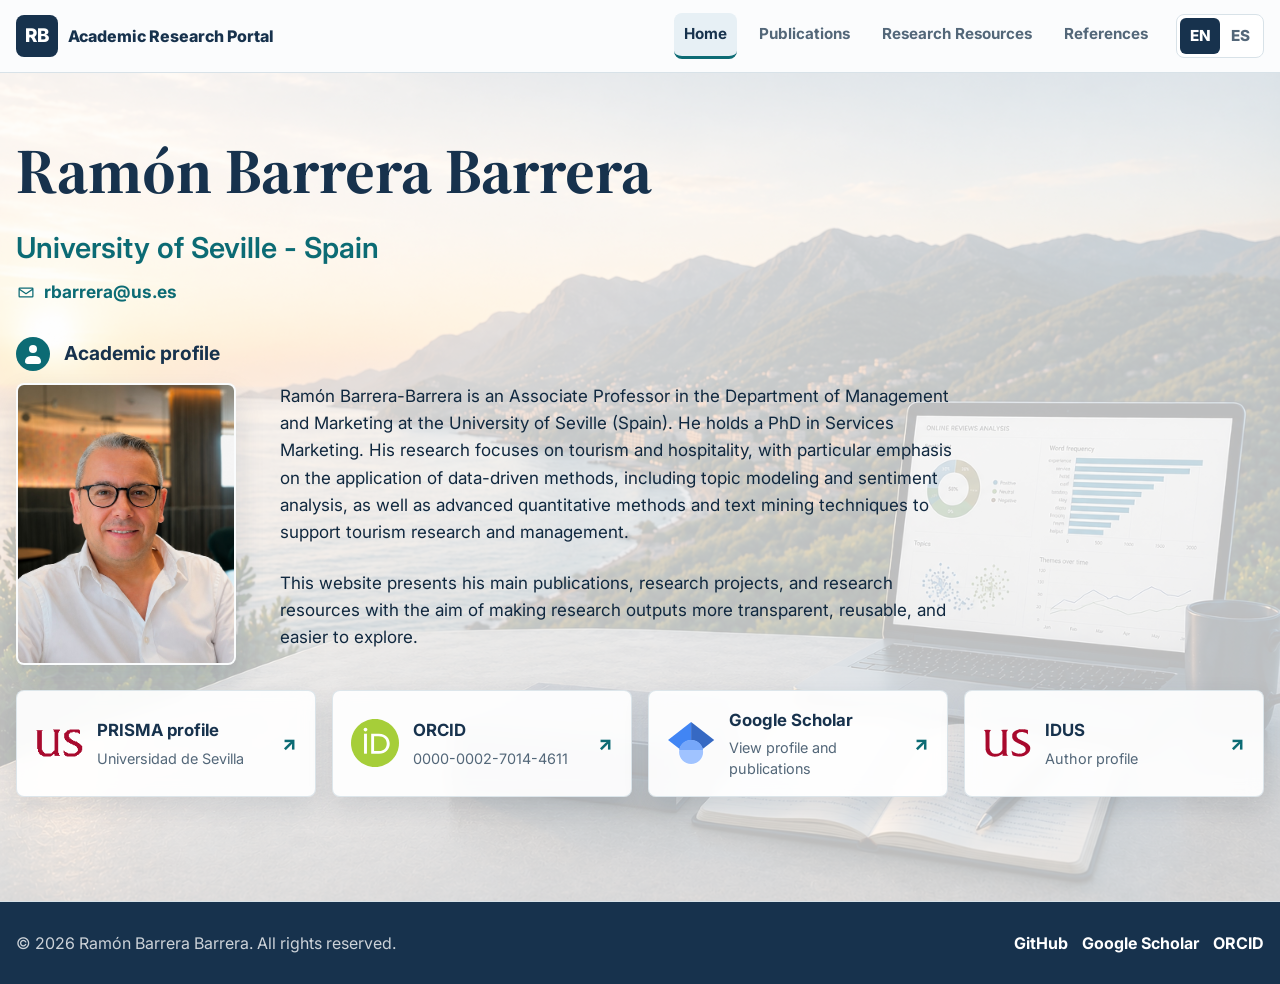
==== commit 56b2faa2: "Add files via upload" ====
--- a/index.html
+++ b/index.html
@@ -1,35 +1,108 @@
-<!-- Temporary development landing page. Restore index-full.html as index.html to publish the full website. -->
 <!DOCTYPE html>
 <html lang="en">
 <head>
   <meta charset="UTF-8">
   <meta name="viewport" content="width=device-width, initial-scale=1.0">
-  <meta name="robots" content="noindex,nofollow">
-  <title>Website under development</title>
-  <style>
-    * {
-      box-sizing: border-box;
-    }
+  <meta name="description" content="Academic Research Portal for Ramón Barrera Barrera, Professor of Tourism and Marketing.">
+  <title>Academic Research Portal – Ramón Barrera Barrera</title>
+  <link rel="preconnect" href="https://fonts.googleapis.com">
+  <link rel="preconnect" href="https://fonts.gstatic.com" crossorigin>
+  <link href="https://fonts.googleapis.com/css2?family=Inter:wght@400;500;600;700;800&family=Source+Serif+4:wght@600;700&display=swap" rel="stylesheet">
+  <link rel="stylesheet" href="style.css">
+</head>
+<body data-page="home">
+  <header class="site-header">
+    <nav class="navbar container" aria-label="Primary navigation" data-i18n-aria-label="aria.primaryNavigation">
+      <a class="brand" href="index-full.html" aria-label="Academic Research Portal home" data-i18n-aria-label="aria.portalHome">
+        <span class="brand-mark">RB</span>
+        <span data-i18n="brand.name">Academic Research Portal</span>
+      </a>
+      <ul class="nav-links">
+        <li><a class="active" href="index-full.html" data-i18n="nav.home">Home</a></li>
+        <li><a href="publications.html" data-i18n="nav.publications">Publications</a></li>
+        <li><a href="appendices.html" data-i18n="nav.researchResources">Research Resources</a></li>
+        <li><a href="projects.html" data-i18n="nav.projects">References</a></li>
+      </ul>
+      <div class="nav-actions">
+        <div class="language-selector" role="group" aria-label="Language selector" data-i18n-aria-label="aria.languageSelector">
+          <button class="language-button active" type="button" data-language="en" aria-label="Switch to English" data-i18n-aria-label="aria.switchEnglish" aria-pressed="true">EN</button>
+          <button class="language-button" type="button" data-language="es" aria-label="Switch to Spanish" data-i18n-aria-label="aria.switchSpanish" aria-pressed="false">ES</button>
+        </div>
+        <button class="nav-toggle" type="button" aria-label="Open navigation menu" data-i18n-aria-label="aria.openMenu" aria-expanded="false"><span></span><span></span><span></span></button>
+      </div>
+    </nav>
+  </header>
 
-    body {
-      display: grid;
-      min-height: 100vh;
-      margin: 0;
-      place-items: center;
-      padding: 24px;
-      background: #f5f5f5;
-      color: #333333;
-      font-family: Arial, sans-serif;
-    }
+  <main>
+    <section class="hero academic-hero">
+      <div class="container homepage-hero-content">
+        <div class="homepage-profile-grid">
+          <div class="homepage-profile-copy">
+            <h1>Ramón Barrera Barrera</h1>
+            <p class="hero-affiliation" data-i18n="home.affiliation">University of Seville - Spain</p>
+            <a class="hero-email" href="mailto:rbarrera@us.es" aria-label="Enviar correo electronico a Ramon Barrera-Barrera">
+              <svg class="hero-email-icon" viewBox="0 0 24 24" aria-hidden="true" focusable="false">
+                <path d="M4.5 6.5h15A1.5 1.5 0 0 1 21 8v9a1.5 1.5 0 0 1-1.5 1.5h-15A1.5 1.5 0 0 1 3 17V8a1.5 1.5 0 0 1 1.5-1.5Zm0 1.5 7.5 5.2L19.5 8m-15 9h15V9.8l-7.1 4.9a.7.7 0 0 1-.8 0L4.5 9.8V17Z"></path>
+              </svg>
+              <span>rbarrera@us.es</span>
+            </a>
 
-    p {
-      margin: 0;
-      font-size: 1.1rem;
-      text-align: center;
-    }
-  </style>
-</head>
-<body>
-  <p>Website under development.</p>
+            <div class="homepage-biography">
+              <div class="profile-heading">
+                <span class="profile-heading-icon" aria-hidden="true"></span>
+                <h2 data-i18n="home.profileTitle">Academic profile</h2>
+              </div>
+              <div class="profile-bio-layout">
+                <figure class="profile-photo-frame">
+                  <img src="images/profile.jpg" alt="Professional portrait of RamÃ³n Barrera Barrera" data-i18n-alt="home.profileAlt">
+                </figure>
+                <div class="prose">
+                <p data-i18n="home.biographyOne">Ramón Barrera-Barrera is an Associate Professor in the Department of Management and Marketing at the University of Seville (Spain). He holds a PhD in Services Marketing. His research focuses on tourism and hospitality, with particular emphasis on the application of data-driven methods, including topic modeling and sentiment analysis, as well as advanced quantitative methods and text mining techniques to support tourism research and management.</p>
+                <p data-i18n="home.biographyTwo">This website presents his main publications, research projects, and research resources with the aim of making research outputs more transparent, reusable, and easier to explore.</p>
+                </div>
+              </div>
+            </div>
+          </div>
+
+        </div>
+
+        <div class="academic-links-grid homepage-academic-links" aria-label="Academic profiles" data-i18n-aria-label="home.academicProfilesAria">
+          <a class="academic-link-card" href="https://prisma.us.es/investigador/328" target="_blank" rel="noopener noreferrer">
+            <img class="academic-link-logo" src="images/logos/prisma.ico" alt="" aria-hidden="true">
+            <span class="academic-link-copy"><strong data-i18n="home.prismaTitle">PRISMA profile</strong><small data-i18n="home.prismaDescription">Universidad de Sevilla</small></span>
+            <span class="external-arrow" aria-hidden="true">↗</span>
+          </a>
+          <a class="academic-link-card" href="https://orcid.org/0000-0002-7014-4611" target="_blank" rel="noopener noreferrer">
+            <img class="academic-link-logo" src="images/logos/orcid.svg" alt="" aria-hidden="true">
+            <span class="academic-link-copy"><strong>ORCID</strong><small>0000-0002-7014-4611</small></span>
+            <span class="external-arrow" aria-hidden="true">↗</span>
+          </a>
+          <a class="academic-link-card" href="https://scholar.google.es/citations?user=91yAEjAAAAAJ" target="_blank" rel="noopener noreferrer">
+            <img class="academic-link-logo" src="images/logos/google-scholar.ico" alt="" aria-hidden="true">
+            <span class="academic-link-copy"><strong>Google Scholar</strong><small data-i18n="home.scholarDescription">View profile and publications</small></span>
+            <span class="external-arrow" aria-hidden="true">↗</span>
+          </a>
+          <a class="academic-link-card" href="https://idus.us.es/author-profiles/328" target="_blank" rel="noopener noreferrer">
+            <img class="academic-link-logo" src="images/logos/idus.svg" alt="" aria-hidden="true">
+            <span class="academic-link-copy"><strong>IDUS</strong><small data-i18n="home.idusDescription">Author profile</small></span>
+            <span class="external-arrow" aria-hidden="true">↗</span>
+          </a>
+        </div>
+      </div>
+    </section>
+  </main>
+
+  <footer class="site-footer">
+    <div class="container footer-content">
+      <p>&copy; <span id="current-year"></span> Ramón Barrera Barrera. <span data-i18n="footer.rights">All rights reserved.</span></p>
+      <div class="footer-links">
+        <a href="#" aria-label="GitHub profile placeholder" data-i18n-aria-label="aria.githubPlaceholder">GitHub</a>
+        <a href="#" aria-label="Google Scholar profile placeholder" data-i18n-aria-label="aria.scholarPlaceholder">Google Scholar</a>
+        <a href="#" aria-label="ORCID profile placeholder" data-i18n-aria-label="aria.orcidPlaceholder">ORCID</a>
+      </div>
+    </div>
+  </footer>
+
+  <script src="script.js"></script>
 </body>
 </html>
--- a/style.css
+++ b/style.css
@@ -0,0 +1,1616 @@
+:root {
+  /* Global design tokens for color, spacing, and layout width. */
+  --ink: #17324d;
+  --ink-soft: #536779;
+  --paper: #fbfcfd;
+  --surface: #eef4f7;
+  --card: #ffffff;
+  --line: #d8e2e8;
+  --accent: #0c6b74;
+  --accent-dark: #084e55;
+  --gold: #b9812b;
+  --shadow: 0 18px 45px rgba(23, 50, 77, 0.10);
+  --radius: 8px;
+  --max-width: 1320px;
+  --homepage-card-width: calc((min(100vw - 32px, var(--max-width)) - 48px) / 4);
+}
+
+* {
+  box-sizing: border-box;
+}
+
+html {
+  scroll-behavior: smooth;
+}
+
+body {
+  margin: 0;
+  background: var(--paper);
+  color: var(--ink);
+  font-family: "Inter", Arial, sans-serif;
+  font-size: 16px;
+  line-height: 1.65;
+}
+
+a {
+  color: var(--accent);
+  text-decoration: none;
+}
+
+a:hover,
+a:focus {
+  color: var(--accent-dark);
+  text-decoration: underline;
+}
+
+img {
+  max-width: 100%;
+}
+
+.container {
+  width: min(100% - 32px, var(--max-width));
+  margin: 0 auto;
+}
+
+.site-header {
+  /* Sticky navigation keeps all sections available on long academic pages. */
+  position: sticky;
+  top: 0;
+  z-index: 20;
+  background: rgba(251, 252, 253, 0.95);
+  border-bottom: 1px solid var(--line);
+  backdrop-filter: blur(14px);
+}
+
+.navbar {
+  min-height: 72px;
+  display: flex;
+  align-items: center;
+  justify-content: space-between;
+  gap: 18px;
+}
+
+.brand {
+  display: inline-flex;
+  align-items: center;
+  gap: 10px;
+  flex: 0 0 auto;
+  color: var(--ink);
+  font-size: clamp(1rem, 1.1vw, 1.1rem);
+  font-weight: 800;
+  letter-spacing: 0;
+  white-space: nowrap;
+}
+
+.brand:hover {
+  text-decoration: none;
+}
+
+.brand-mark {
+  display: grid;
+  place-items: center;
+  flex: 0 0 auto;
+  width: 42px;
+  height: 42px;
+  border-radius: 8px;
+  background: var(--ink);
+  color: #fff;
+  font-weight: 800;
+}
+
+.nav-links {
+  display: flex;
+  align-items: center;
+  justify-content: flex-end;
+  flex: 1 1 auto;
+  min-width: 0;
+  gap: 12px;
+  margin-left: auto;
+  padding: 0;
+  margin-top: 0;
+  margin-bottom: 0;
+  list-style: none;
+}
+
+.nav-links a {
+  display: inline-flex;
+  align-items: center;
+  min-height: 42px;
+  padding: 8px 10px 10px;
+  border-bottom: 3px solid transparent;
+  border-radius: 8px;
+  color: var(--ink-soft);
+  font-weight: 700;
+  font-size: clamp(0.95rem, 1.05vw, 1.08rem);
+  white-space: nowrap;
+}
+
+.nav-links a:hover,
+.nav-links a:focus,
+.nav-links a.active {
+  background: #e7f0f5;
+  border-bottom-color: var(--accent);
+  color: var(--ink);
+  text-decoration: none;
+}
+
+.nav-toggle {
+  display: none;
+  width: 44px;
+  height: 44px;
+  border: 1px solid var(--line);
+  border-radius: 8px;
+  background: var(--card);
+  cursor: pointer;
+}
+
+.nav-toggle span {
+  display: block;
+  width: 20px;
+  height: 2px;
+  margin: 5px auto;
+  background: var(--ink);
+}
+
+/* Language controls remain visible beside the menu button at every viewport. */
+.nav-actions,
+.language-selector {
+  display: flex;
+  align-items: center;
+}
+
+.nav-actions {
+  flex: 0 0 auto;
+  gap: 8px;
+}
+
+.language-selector {
+  flex: 0 0 auto;
+  padding: 3px;
+  border: 1px solid var(--line);
+  border-radius: 8px;
+  background: var(--card);
+}
+
+.language-button {
+  width: 40px;
+  min-height: 34px;
+  padding: 5px 8px;
+  border: 0;
+  border-radius: 6px;
+  background: transparent;
+  color: var(--ink-soft);
+  font: inherit;
+  font-size: 0.95rem;
+  font-weight: 800;
+  cursor: pointer;
+  white-space: nowrap;
+}
+
+.language-button:hover,
+.language-button:focus-visible {
+  color: var(--ink);
+  background: var(--surface);
+}
+
+.language-button.active {
+  color: #fff;
+  background: var(--ink);
+}
+
+body[data-page="home"] .brand {
+  font-size: clamp(1rem, 1.1vw, 1.1rem);
+}
+
+body[data-page="home"] .brand-mark {
+  font-size: 1.18rem;
+}
+
+body[data-page="home"] .nav-links a {
+  font-size: clamp(0.95rem, 1.05vw, 1.08rem);
+}
+
+body[data-page="home"] .language-button {
+  font-size: 0.95rem;
+}
+
+.hero {
+  padding: 88px 0 72px;
+  background: var(--ink);
+  color: #fff;
+}
+
+.academic-hero {
+  /* Homepage-only composition inspired by a modern university profile portal. */
+  position: relative;
+  overflow: hidden;
+  background: url("images/hero6.jpg");
+  background-size: cover;
+  background-position: center;
+  background-repeat: no-repeat;
+  min-height: calc(100vh - 72px);
+  padding: clamp(58px, 7vh, 90px) 0 52px;
+  color: var(--ink);
+}
+
+.academic-hero::before {
+  position: absolute;
+  inset: 0;
+  z-index: 0;
+  content: "";
+  background: rgba(255, 255, 255, 0.74);
+  pointer-events: none;
+}
+
+.homepage-hero-content {
+  position: relative;
+  z-index: 1;
+  display: grid;
+  gap: 14px;
+}
+
+.homepage-profile-grid {
+  display: grid;
+  grid-template-columns: 1fr;
+  gap: 0;
+  align-items: start;
+}
+
+.homepage-profile-copy {
+  max-width: 100%;
+}
+
+.homepage-profile-copy h1 {
+  margin: 0 0 8px;
+  color: var(--ink);
+  font-family: "Source Serif 4", Georgia, serif;
+  font-size: clamp(3rem, 4vw, 4rem);
+  line-height: 1.04;
+  white-space: nowrap;
+}
+
+.homepage-biography {
+  margin-top: 28px;
+}
+
+.profile-heading {
+  display: flex;
+  align-items: center;
+  gap: 14px;
+  margin-bottom: 12px;
+}
+
+.profile-heading h2 {
+  margin: 0;
+  color: var(--ink);
+  font-family: "Inter", Arial, sans-serif;
+  font-size: 1.2rem;
+  line-height: 1.3;
+}
+
+.profile-heading-icon {
+  position: relative;
+  display: block;
+  flex: 0 0 34px;
+  width: 34px;
+  height: 34px;
+  border-radius: 50%;
+  background: var(--accent);
+}
+
+.profile-heading-icon::before,
+.profile-heading-icon::after {
+  position: absolute;
+  left: 50%;
+  content: "";
+  transform: translateX(-50%);
+  background: #fff;
+}
+
+.profile-heading-icon::before {
+  top: 8px;
+  width: 8px;
+  height: 8px;
+  border-radius: 50%;
+}
+
+.profile-heading-icon::after {
+  bottom: 7px;
+  width: 16px;
+  height: 8px;
+  border-radius: 8px 8px 4px 4px;
+}
+
+.homepage-biography .prose {
+  max-width: 688px;
+}
+
+.profile-bio-layout {
+  display: grid;
+  grid-template-columns: minmax(170px, 220px) minmax(0, 688px);
+  gap: clamp(24px, 4vw, 44px);
+  align-items: start;
+}
+
+.homepage-biography .prose p {
+  margin: 0 0 24px;
+  color: #10283f;
+  font-size: clamp(1.0625rem, 1.18vw, 1.125rem);
+  line-height: 1.6;
+  text-align: left;
+}
+
+.hero-grid {
+  display: grid;
+  grid-template-columns: minmax(0, 1.35fr) minmax(280px, 0.65fr);
+  gap: 36px;
+  align-items: center;
+}
+
+.identity-hero-grid {
+  display: grid;
+  grid-template-columns: minmax(0, 1fr) minmax(240px, 340px);
+  gap: clamp(36px, 7vw, 88px);
+  align-items: center;
+}
+
+.hero-copy {
+  max-width: 780px;
+}
+
+.identity-copy {
+  max-width: 820px;
+}
+
+.hero h1,
+.page-hero h1,
+.section h2 {
+  font-family: "Source Serif 4", Georgia, serif;
+  line-height: 1.1;
+  letter-spacing: 0;
+}
+
+.hero h1 {
+  margin: 0 0 18px;
+  font-size: clamp(2.6rem, 7vw, 5rem);
+}
+
+.academic-hero .homepage-profile-copy h1 {
+  font-size: clamp(3rem, 5vw, 4.25rem);
+}
+
+.subtitle {
+  max-width: 760px;
+  margin: 0;
+  color: rgba(255, 255, 255, 0.88);
+  font-size: 1.18rem;
+}
+
+.hero-affiliation {
+  margin: 0;
+  color: var(--accent);
+  font-size: clamp(1.25rem, 2.4vw, 1.8rem);
+  font-weight: 600;
+}
+
+.hero-email {
+  display: inline-flex;
+  align-items: center;
+  gap: 8px;
+  max-width: 100%;
+  margin-top: 8px;
+  color: var(--accent);
+  font-size: clamp(1rem, 1.35vw, 1.16rem);
+  font-weight: 700;
+  line-height: 1.35;
+  overflow-wrap: anywhere;
+}
+
+.hero-email:hover,
+.hero-email:focus-visible {
+  color: var(--accent-dark);
+  text-decoration: underline;
+  text-underline-offset: 3px;
+}
+
+.hero-email-icon {
+  flex: 0 0 20px;
+  width: 20px;
+  height: 20px;
+  fill: currentColor;
+}
+
+.profile-photo-frame {
+  width: min(100%, 220px);
+  margin: 0;
+  justify-self: start;
+  aspect-ratio: 1 / 1.28;
+  overflow: hidden;
+  border: 2px solid rgba(255, 255, 255, 0.74);
+  border-radius: 8px;
+  background: var(--surface);
+  box-shadow: 0 14px 30px rgba(23, 50, 77, 0.14);
+}
+
+.profile-photo-frame img {
+  width: 100%;
+  height: 100%;
+  display: block;
+  object-fit: cover;
+  object-position: 50% 22%;
+}
+
+.eyebrow {
+  margin: 0 0 10px;
+  color: var(--gold);
+  font-size: 0.78rem;
+  font-weight: 800;
+  letter-spacing: 0.08em;
+  text-transform: uppercase;
+}
+
+.hero .eyebrow {
+  color: #ffd58f;
+}
+
+.hero-actions {
+  display: flex;
+  flex-wrap: wrap;
+  gap: 12px;
+  margin-top: 32px;
+}
+
+.button-symbol {
+  margin-right: 9px;
+  font-size: 1.1rem;
+}
+
+.hero-panel {
+  display: grid;
+  gap: 14px;
+}
+
+.hero-panel > div {
+  padding: 18px;
+  border: 1px solid rgba(255, 255, 255, 0.22);
+  border-radius: var(--radius);
+  background: rgba(255, 255, 255, 0.12);
+}
+
+.hero-panel p {
+  margin: 5px 0 0;
+  color: rgba(255, 255, 255, 0.84);
+}
+
+.metric {
+  font-weight: 800;
+  font-size: 1.1rem;
+}
+
+.section {
+  padding: 72px 0;
+}
+
+.surface {
+  background: var(--surface);
+}
+
+.page-hero {
+  padding: 62px 0;
+  background: linear-gradient(120deg, var(--surface), #fff);
+  border-bottom: 1px solid var(--line);
+}
+
+.page-hero h1 {
+  margin: 0 0 12px;
+  font-size: clamp(2.2rem, 5vw, 4rem);
+}
+
+.page-hero p {
+  max-width: 760px;
+  margin: 0;
+  color: var(--ink-soft);
+  font-size: 1.08rem;
+}
+
+.construction-page {
+  display: grid;
+  min-height: calc(100vh - 72px - 140px);
+  align-items: center;
+  text-align: center;
+}
+
+.construction-page p {
+  margin: 14px auto 0;
+}
+
+.split-layout {
+  display: grid;
+  grid-template-columns: 0.4fr 0.6fr;
+  gap: 48px;
+}
+
+.section-heading {
+  margin-bottom: 30px;
+}
+
+.section-heading.with-action {
+  display: flex;
+  justify-content: space-between;
+  gap: 24px;
+  align-items: end;
+}
+
+.section h2 {
+  margin: 0;
+  font-size: clamp(1.9rem, 4vw, 3rem);
+}
+
+.prose p {
+  margin-top: 0;
+  color: var(--ink-soft);
+}
+
+.biography-overlay {
+  margin-top: 80px;
+  color: #fff;
+}
+
+.biography-overlay h2 {
+  margin: 0;
+  color: #fff;
+  font-family: "Source Serif 4", Georgia, serif;
+  font-size: clamp(1.9rem, 4vw, 3rem);
+  line-height: 1.1;
+}
+
+.biography-overlay p {
+  color: rgba(255, 255, 255, 0.92);
+}
+
+.biography-overlay .eyebrow {
+  color: #ffd27a;
+}
+
+.tag-grid {
+  display: flex;
+  flex-wrap: wrap;
+  gap: 12px;
+}
+
+.tag-grid span {
+  display: inline-flex;
+  align-items: center;
+  min-height: 40px;
+  padding: 7px 13px;
+  border: 1px solid var(--line);
+  border-radius: 8px;
+  background: #fff;
+  color: var(--ink);
+  font-weight: 700;
+}
+
+.academic-links-grid {
+  display: grid;
+  grid-template-columns: repeat(4, minmax(0, 1fr));
+  gap: 16px;
+}
+
+.academic-link-card {
+  display: flex;
+  min-height: 126px;
+  align-items: center;
+  gap: 14px;
+  padding: 22px;
+  border: 1px solid var(--line);
+  border-radius: var(--radius);
+  background: var(--card);
+  color: var(--ink);
+  box-shadow: 0 10px 28px rgba(23, 50, 77, 0.07);
+}
+
+.homepage-academic-links .academic-link-card {
+  min-height: 98px;
+  padding: 16px 18px;
+  border-color: rgba(216, 226, 232, 0.86);
+  background: rgba(255, 255, 255, 0.92);
+  box-shadow: 0 10px 26px rgba(23, 50, 77, 0.12);
+  backdrop-filter: blur(8px);
+}
+
+.homepage-academic-links .academic-link-card strong {
+  margin-bottom: 4px;
+}
+
+.homepage-academic-links .academic-link-logo {
+  width: 48px;
+  height: 48px;
+  flex-basis: 48px;
+}
+
+.academic-link-card:hover,
+.academic-link-card:focus {
+  border-color: rgba(12, 107, 116, 0.55);
+  color: var(--ink);
+  text-decoration: none;
+  transform: translateY(-2px);
+}
+
+.academic-link-card strong,
+.academic-link-card small {
+  display: block;
+}
+
+.academic-link-logo {
+  flex: 0 0 44px;
+  width: 44px;
+  height: 44px;
+  object-fit: contain;
+}
+
+.academic-link-copy {
+  min-width: 0;
+  flex: 1;
+}
+
+.academic-link-card strong {
+  margin-bottom: 8px;
+  font-size: 1.05rem;
+}
+
+.academic-link-card small {
+  color: var(--ink-soft);
+  font-size: 0.9rem;
+  line-height: 1.45;
+}
+
+.external-arrow {
+  flex: 0 0 auto;
+  color: var(--accent);
+  font-size: 1.2rem;
+  font-weight: 800;
+}
+
+.compact-overview {
+  border-top: 1px solid var(--line);
+}
+
+.homepage-overview-grid {
+  display: grid;
+  grid-template-columns: repeat(3, minmax(0, 1fr));
+  gap: 0;
+  border: 1px solid var(--line);
+  border-radius: var(--radius);
+  overflow: hidden;
+  background: var(--card);
+}
+
+.overview-column {
+  min-width: 0;
+  padding: 24px;
+}
+
+.overview-column + .overview-column {
+  border-left: 1px solid var(--line);
+}
+
+.overview-column > h3 {
+  margin: 22px 0 10px;
+  font-family: "Source Serif 4", Georgia, serif;
+  font-size: 1.25rem;
+  line-height: 1.3;
+}
+
+.overview-column p {
+  margin: 0;
+  color: var(--ink-soft);
+}
+
+.overview-heading {
+  display: flex;
+  min-height: 42px;
+  align-items: flex-start;
+  justify-content: space-between;
+  gap: 16px;
+}
+
+.overview-heading h3 {
+  margin: 0;
+  font-size: 0.8rem;
+  line-height: 1.4;
+  text-transform: uppercase;
+  color: var(--gold);
+}
+
+.overview-heading a {
+  display: grid;
+  flex: 0 0 34px;
+  width: 34px;
+  height: 34px;
+  place-items: center;
+  border: 1px solid var(--line);
+  border-radius: 8px;
+  background: var(--surface);
+  font-weight: 800;
+}
+
+.overview-heading a:hover,
+.overview-heading a:focus {
+  background: var(--ink);
+  color: #fff;
+  text-decoration: none;
+}
+
+.method-grid,
+.card-grid {
+  display: grid;
+  grid-template-columns: repeat(3, minmax(0, 1fr));
+  gap: 22px;
+}
+
+.info-card,
+.publication-card,
+.project-card,
+.resource-card,
+.course-card,
+.contact-card,
+.contact-form {
+  border: 1px solid var(--line);
+  border-radius: var(--radius);
+  background: var(--card);
+  box-shadow: var(--shadow);
+}
+
+.info-card,
+.publication-card,
+.project-card,
+.resource-card,
+.course-card,
+.contact-card,
+.contact-form {
+  padding: 24px;
+}
+
+.info-card h3,
+.publication-card h2,
+.publication-card h3,
+.project-card h2,
+.project-card h3,
+.resource-card h2,
+.course-card h2,
+.contact-card h2,
+.contact-form h2 {
+  margin: 0 0 10px;
+  line-height: 1.25;
+}
+
+.publication-card p,
+.project-card p,
+.resource-card p,
+.course-card p,
+.contact-card p {
+  color: var(--ink-soft);
+}
+
+.card-meta {
+  margin: 0 0 8px;
+  color: var(--gold);
+  font-weight: 800;
+  font-size: 0.85rem;
+}
+
+.button {
+  display: inline-flex;
+  align-items: center;
+  justify-content: center;
+  min-height: 46px;
+  padding: 10px 18px;
+  border: 1px solid transparent;
+  border-radius: 8px;
+  font-weight: 800;
+  cursor: pointer;
+  transition: transform 160ms ease, background-color 160ms ease, border-color 160ms ease;
+}
+
+.button:hover,
+.button:focus {
+  transform: translateY(-1px);
+  text-decoration: none;
+}
+
+.button.primary {
+  background: var(--accent);
+  color: #fff;
+}
+
+.button.primary:hover,
+.button.primary:focus {
+  background: var(--accent-dark);
+  color: #fff;
+}
+
+.button.secondary {
+  background: #fff;
+  color: var(--ink);
+  border-color: var(--line);
+}
+
+.button.ghost {
+  background: transparent;
+  color: var(--accent);
+  border-color: var(--line);
+}
+
+.button.small {
+  min-height: 38px;
+  padding: 7px 12px;
+  font-size: 0.88rem;
+}
+
+.text-link {
+  font-weight: 800;
+}
+
+.publication-controls {
+  display: flex;
+  flex-wrap: wrap;
+  align-items: center;
+  justify-content: space-between;
+  gap: 10px;
+  margin-bottom: 34px;
+  padding: 10px;
+  border: 1px solid var(--line);
+  border-radius: var(--radius);
+  background: rgba(251, 252, 253, 0.96);
+  box-shadow: 0 8px 24px rgba(23, 50, 77, 0.06);
+  backdrop-filter: blur(10px);
+}
+
+.filter-toolbar {
+  /* Publication filters are powered by data-category attributes in publications.html. */
+  display: flex;
+  flex-wrap: wrap;
+  gap: 10px;
+}
+
+.filter-button {
+  min-height: 40px;
+  padding: 8px 14px;
+  border: 1px solid transparent;
+  border-radius: 8px;
+  background: transparent;
+  color: var(--ink);
+  font-size: 1.2rem;
+  font-weight: 800;
+  cursor: pointer;
+}
+
+.filter-button.active,
+.filter-button:hover,
+.filter-button:focus {
+  background: var(--ink);
+  color: #fff;
+}
+
+.publication-sort {
+  display: inline-flex;
+  align-items: center;
+  gap: 10px;
+  color: var(--ink-soft);
+  font-size: 1.08rem;
+  font-weight: 800;
+}
+
+.publication-sort select {
+  min-height: 40px;
+  max-width: 100%;
+  padding: 8px 36px 8px 12px;
+  border: 1px solid var(--line);
+  border-radius: 8px;
+  background: #fff;
+  color: var(--ink);
+  font: inherit;
+  cursor: pointer;
+}
+
+.publication-list,
+.project-list,
+.resource-list,
+.course-list {
+  display: grid;
+  gap: 20px;
+}
+
+.publication-list {
+  gap: 36px;
+}
+
+.resource-list {
+  gap: 24px;
+}
+
+.publication-card.full {
+  box-shadow: 0 16px 42px rgba(23, 50, 77, 0.08);
+}
+
+body[data-page="publications"] main > .section {
+  background: #f5f8fa;
+  padding-top: 32px;
+}
+
+body[data-page="publications"] .page-hero {
+  padding-bottom: 32px;
+}
+
+body[data-page="appendices"] main > .section {
+  background: #f5f8fa;
+  padding-top: 32px;
+}
+
+body[data-page="appendices"] .page-hero {
+  padding-bottom: 32px;
+}
+
+.resource-controls {
+  margin-bottom: 28px;
+}
+
+.resource-card.detailed {
+  padding: clamp(24px, 3vw, 34px);
+  border-color: #d4e0e7;
+  box-shadow: 0 14px 34px rgba(23, 50, 77, 0.08);
+}
+
+.resource-topline {
+  display: flex;
+  align-items: center;
+  justify-content: space-between;
+  gap: 16px;
+  margin-bottom: 12px;
+}
+
+.resource-type,
+.resource-consulted {
+  margin: 0;
+  color: var(--ink-soft);
+  font-size: clamp(0.98rem, 1.25vw, 1.08rem);
+  font-weight: 800;
+}
+
+.resource-type {
+  text-transform: uppercase;
+  letter-spacing: 0.03em;
+}
+
+.resource-consulted {
+  flex: 0 0 auto;
+  padding: 5px 10px;
+  border: 1px solid #ccdbe3;
+  border-radius: 999px;
+  background: #f5f9fa;
+  color: var(--ink);
+}
+
+.resource-title {
+  margin: 0 0 14px;
+  color: var(--ink);
+  font-family: "Source Serif 4", Georgia, serif;
+  font-size: clamp(1.7rem, 2.7vw, 2.35rem);
+}
+
+.resource-meta-row,
+.resource-description {
+  margin: 0 0 12px;
+  font-size: clamp(1rem, 1.18vw, 1.08rem);
+}
+
+.resource-meta-row strong,
+.resource-description strong {
+  color: var(--ink);
+}
+
+.resource-tags {
+  margin-top: 18px;
+}
+
+.resource-actions {
+  margin-top: 18px;
+}
+
+.publication-list .publication-card {
+  padding: clamp(24px, 4vw, 38px);
+  border-color: #d4e0e7;
+}
+
+.publication-body {
+  display: grid;
+  grid-template-columns: minmax(120px, 185px) minmax(0, 1fr);
+  gap: clamp(20px, 3.5vw, 30px);
+  align-items: start;
+}
+
+.publication-list .publication-card.no-journal-logo .publication-body {
+  grid-template-columns: 1fr;
+}
+
+.publication-content {
+  min-width: 0;
+}
+
+.publication-topline {
+  display: flex;
+  align-items: center;
+  justify-content: space-between;
+  gap: 18px;
+  margin-bottom: 14px;
+}
+
+.publication-journal-name,
+.publication-year-badge {
+  margin: 0;
+  color: var(--ink-soft);
+  font-size: clamp(1.1rem, 1.8vw, 1.38rem);
+  font-weight: 800;
+}
+
+.publication-journal-name {
+  text-transform: uppercase;
+  letter-spacing: 0.03em;
+}
+
+.publication-year-badge {
+  flex: 0 0 auto;
+  padding: 5px 10px;
+  border: 1px solid #ccdbe3;
+  border-radius: 999px;
+  background: #f5f9fa;
+  color: var(--ink);
+}
+
+.publication-list .publication-title {
+  max-width: 920px;
+  margin: 0 0 16px;
+  color: var(--ink);
+  font-family: "Source Serif 4", Georgia, serif;
+  font-size: clamp(1.48rem, 2.65vw, 2.22rem);
+  line-height: 1.12;
+}
+
+.publication-authors {
+  margin: 0 0 16px;
+  font-size: clamp(1.04rem, 1.42vw, 1.18rem);
+  font-weight: 700;
+}
+
+.publication-doi {
+  margin: 0 0 16px;
+  font-size: clamp(1rem, 1.34vw, 1.12rem);
+  font-weight: 700;
+}
+
+.publication-doi a {
+  font-weight: 700;
+  overflow-wrap: anywhere;
+  text-decoration: underline;
+  text-decoration-thickness: 1px;
+  text-underline-offset: 3px;
+}
+
+.publication-tags {
+  display: flex;
+  flex-wrap: wrap;
+  gap: 8px;
+  margin-bottom: 18px;
+}
+
+.publication-tags span {
+  padding: 5px 9px;
+  border: 1px solid #c9dde0;
+  border-radius: 0;
+  background: #fff;
+  color: var(--accent-dark);
+  font-size: clamp(0.88rem, 1.16vw, 1rem);
+  font-weight: 800;
+}
+
+.publication-feature-grid {
+  display: grid;
+  grid-template-columns: minmax(0, 1fr) minmax(210px, 0.32fr);
+  gap: 30px;
+  align-items: stretch;
+}
+
+.featured-research-visual {
+  display: grid;
+  min-height: 180px;
+  place-items: center;
+  padding: 24px;
+  border: 1px solid #cbdce4;
+  border-radius: var(--radius);
+  background:
+    linear-gradient(rgba(238, 246, 248, 0.88), rgba(255, 255, 255, 0.94)),
+    repeating-linear-gradient(135deg, #d9e7eb 0, #d9e7eb 1px, transparent 1px, transparent 16px);
+  color: var(--ink);
+  font-family: "Source Serif 4", Georgia, serif;
+  font-size: 1.2rem;
+  font-weight: 800;
+  text-align: center;
+}
+
+.featured-research-image {
+  width: 100%;
+  height: 100%;
+  min-height: 180px;
+  max-height: 260px;
+  border: 1px solid #cbdce4;
+  border-radius: var(--radius);
+  object-fit: cover;
+}
+
+.abstract {
+  margin: 24px 0 0;
+  padding: 4px 0 4px 20px;
+  border-left: 3px solid var(--accent);
+  background: transparent;
+}
+
+.abstract h3 {
+  margin: 0 0 8px;
+  color: var(--ink);
+  font-size: 1rem;
+}
+
+.abstract p {
+  margin: 0;
+  color: var(--ink-soft);
+}
+
+.publication-list .card-actions {
+  margin-top: 18px;
+}
+
+.publication-list .card-actions .button {
+  gap: 7px;
+  font-size: clamp(0.9rem, 1.08vw, 0.98rem);
+}
+
+.publication-journal-logo {
+  display: block;
+  width: 100%;
+  max-width: 185px;
+  height: auto;
+  align-self: start;
+  justify-self: start;
+  margin-top: 8px;
+  border: 1px solid var(--line);
+  border-radius: 6px;
+  background: #fff;
+  box-shadow: 0 10px 24px rgba(23, 50, 77, 0.10);
+}
+
+.citation-modal[hidden] {
+  display: none;
+}
+
+.citation-modal {
+  position: fixed;
+  inset: 0;
+  z-index: 1000;
+  display: grid;
+  place-items: center;
+  padding: 20px;
+}
+
+.citation-modal-backdrop {
+  position: absolute;
+  inset: 0;
+  background: rgba(10, 24, 38, 0.58);
+}
+
+.citation-dialog {
+  position: relative;
+  width: min(680px, 100%);
+  padding: clamp(24px, 4vw, 34px);
+  border: 1px solid var(--line);
+  border-radius: var(--radius);
+  background: #fff;
+  box-shadow: 0 28px 80px rgba(10, 24, 38, 0.28);
+}
+
+.citation-dialog h2 {
+  margin: 0 44px 14px 0;
+  color: var(--ink);
+  font-size: 1.25rem;
+}
+
+.citation-text {
+  margin: 0;
+  color: var(--ink-soft);
+  line-height: 1.75;
+}
+
+.citation-close {
+  position: absolute;
+  top: 16px;
+  right: 16px;
+  display: grid;
+  width: 34px;
+  height: 34px;
+  place-items: center;
+  border: 1px solid var(--line);
+  border-radius: 8px;
+  background: #f7fafb;
+  color: var(--ink);
+  font-size: 1.35rem;
+  font-weight: 700;
+  cursor: pointer;
+}
+
+body.modal-open {
+  overflow: hidden;
+}
+
+.empty-state {
+  max-width: 760px;
+  margin: 16px auto 0;
+  padding: clamp(36px, 7vw, 64px);
+  border: 1px solid var(--line);
+  border-radius: var(--radius);
+  background: var(--card);
+  box-shadow: 0 16px 42px rgba(23, 50, 77, 0.08);
+  text-align: center;
+}
+
+.empty-state[hidden] {
+  display: none;
+}
+
+.empty-state h2 {
+  margin: 0 0 12px;
+  color: var(--ink);
+  font-family: "Source Serif 4", Georgia, serif;
+  font-size: clamp(1.7rem, 4vw, 2.4rem);
+}
+
+.empty-state p {
+  max-width: 580px;
+  margin: 0 auto;
+  color: var(--ink-soft);
+}
+
+.card-actions {
+  display: flex;
+  flex-wrap: wrap;
+  gap: 10px;
+  margin-top: 18px;
+}
+
+.project-card.detailed,
+.course-card {
+  box-shadow: none;
+}
+
+@media (min-width: 1051px) {
+  body[data-page="publications"] .publication-controls {
+    position: sticky;
+    top: 72px;
+    z-index: 19;
+    background: #fbfcfd;
+  }
+}
+
+.contact-grid {
+  display: grid;
+  grid-template-columns: 0.9fr 1.1fr;
+  gap: 24px;
+  align-items: start;
+}
+
+.contact-list {
+  padding-left: 20px;
+  color: var(--ink-soft);
+}
+
+.contact-form {
+  display: grid;
+  gap: 10px;
+}
+
+.form-note,
+.form-status {
+  margin: 0 0 8px;
+  color: var(--ink-soft);
+}
+
+label {
+  font-weight: 800;
+}
+
+input,
+textarea {
+  width: 100%;
+  padding: 12px 13px;
+  border: 1px solid var(--line);
+  border-radius: 8px;
+  color: var(--ink);
+  font: inherit;
+}
+
+input:focus,
+textarea:focus,
+button:focus-visible,
+a:focus-visible {
+  outline: 3px solid rgba(12, 107, 116, 0.28);
+  outline-offset: 2px;
+}
+
+.site-footer {
+  /* Shared footer appears on every page with academic profile placeholders. */
+  padding: 28px 0;
+  border-top: 1px solid var(--line);
+  background: var(--ink);
+  color: rgba(255, 255, 255, 0.78);
+}
+
+.footer-content {
+  display: flex;
+  align-items: center;
+  justify-content: space-between;
+  gap: 18px;
+}
+
+.footer-content p {
+  margin: 0;
+}
+
+.footer-links {
+  display: flex;
+  flex-wrap: wrap;
+  gap: 14px;
+}
+
+.footer-links a {
+  color: #fff;
+  font-weight: 700;
+}
+
+@media (max-width: 1050px) {
+  .nav-toggle {
+    display: block;
+  }
+
+  .nav-links {
+    position: absolute;
+    top: 72px;
+    left: 0;
+    right: 0;
+    display: none;
+    flex-direction: column;
+    align-items: stretch;
+    padding: 14px 16px 20px;
+    background: var(--paper);
+    border-bottom: 1px solid var(--line);
+    margin: 0;
+  }
+
+  .nav-links.open {
+    display: flex;
+  }
+
+  .nav-links a {
+    width: 100%;
+  }
+
+  .hero-grid,
+  .identity-hero-grid,
+  .homepage-profile-grid,
+  .split-layout,
+  .contact-grid {
+    grid-template-columns: 1fr;
+  }
+
+  .homepage-profile-grid {
+    gap: 34px;
+  }
+
+  .homepage-profile-copy {
+    max-width: none;
+  }
+
+  .profile-bio-layout {
+    grid-template-columns: minmax(170px, 220px) minmax(0, 1fr);
+  }
+
+  .profile-photo-frame {
+    width: min(100%, 220px);
+    margin-top: 0;
+    justify-self: start;
+    transform: none;
+  }
+
+  .academic-links-grid {
+    grid-template-columns: repeat(2, minmax(0, 1fr));
+  }
+
+  .publication-feature-grid {
+    grid-template-columns: 1fr;
+  }
+
+  .publication-body {
+    grid-template-columns: minmax(110px, 160px) minmax(0, 1fr);
+  }
+
+  .publication-list .publication-card.no-journal-logo .publication-body {
+    grid-template-columns: 1fr;
+  }
+
+  .publication-journal-logo {
+    max-width: 160px;
+  }
+
+  .featured-research-visual {
+    min-height: 130px;
+  }
+
+  .method-grid,
+  .card-grid {
+    grid-template-columns: repeat(2, minmax(0, 1fr));
+  }
+
+  .section-heading.with-action,
+  .footer-content {
+    align-items: flex-start;
+    flex-direction: column;
+  }
+}
+
+@media (max-width: 620px) {
+  .container {
+    width: min(100% - 24px, var(--max-width));
+  }
+
+  .hero,
+  .section,
+  .page-hero {
+    padding: 48px 0;
+  }
+
+  body[data-page="publications"] .page-hero {
+    padding: 48px 0 26px;
+  }
+
+  body[data-page="publications"] main > .section {
+    padding-top: 26px;
+  }
+
+  body[data-page="appendices"] .page-hero {
+    padding: 48px 0 26px;
+  }
+
+  body[data-page="appendices"] main > .section {
+    padding-top: 26px;
+  }
+
+  .academic-hero {
+    min-height: 0;
+    padding-top: 42px;
+    padding-bottom: 48px;
+    background: url("images/hero6.jpg");
+    background-size: cover;
+    background-position: center;
+    background-repeat: no-repeat;
+  }
+
+  .academic-hero::before {
+    background: rgba(255, 255, 255, 0.84);
+  }
+
+  .homepage-hero-content {
+    gap: 28px;
+  }
+
+  .homepage-profile-grid {
+    gap: 26px;
+  }
+
+  .homepage-profile-copy {
+    text-align: left;
+  }
+
+  .academic-hero .homepage-profile-copy h1 {
+    font-size: clamp(2.5rem, 13vw, 3.5rem);
+    white-space: normal;
+  }
+
+  .homepage-biography {
+    margin-top: 28px;
+  }
+
+  .homepage-biography .prose p {
+    font-size: 1rem;
+    line-height: 1.6;
+  }
+
+  .profile-bio-layout {
+    grid-template-columns: 1fr;
+    gap: 20px;
+  }
+
+  .method-grid,
+  .card-grid,
+  .academic-links-grid,
+  .homepage-overview-grid {
+    grid-template-columns: 1fr;
+  }
+
+  .overview-column + .overview-column {
+    border-top: 1px solid var(--line);
+    border-left: 0;
+  }
+
+  .profile-photo-frame {
+    width: min(68vw, 210px);
+    margin-top: 0;
+    justify-self: center;
+    transform: none;
+  }
+
+  .publication-list {
+    gap: 26px;
+  }
+
+  .publication-controls,
+  .resource-controls,
+  .filter-toolbar,
+  .publication-sort,
+  .publication-sort select {
+    width: 100%;
+  }
+
+  .publication-sort {
+    align-items: flex-start;
+    flex-direction: column;
+  }
+
+  .publication-list .publication-card {
+    padding: 22px;
+  }
+
+  .resource-card.detailed {
+    padding: 22px;
+  }
+
+  .resource-topline {
+    align-items: flex-start;
+    flex-direction: column;
+    gap: 8px;
+  }
+
+  .publication-body {
+    grid-template-columns: 1fr;
+  }
+
+  .publication-journal-logo {
+    width: min(165px, 58vw);
+    max-width: none;
+    justify-self: start;
+  }
+
+  .publication-topline {
+    align-items: flex-start;
+    flex-direction: column;
+    gap: 8px;
+  }
+
+  .publication-list .card-actions .button {
+    width: 100%;
+  }
+
+  .homepage-academic-links .academic-link-card {
+    min-height: 88px;
+  }
+
+  .brand span:last-child {
+    display: none;
+  }
+}
